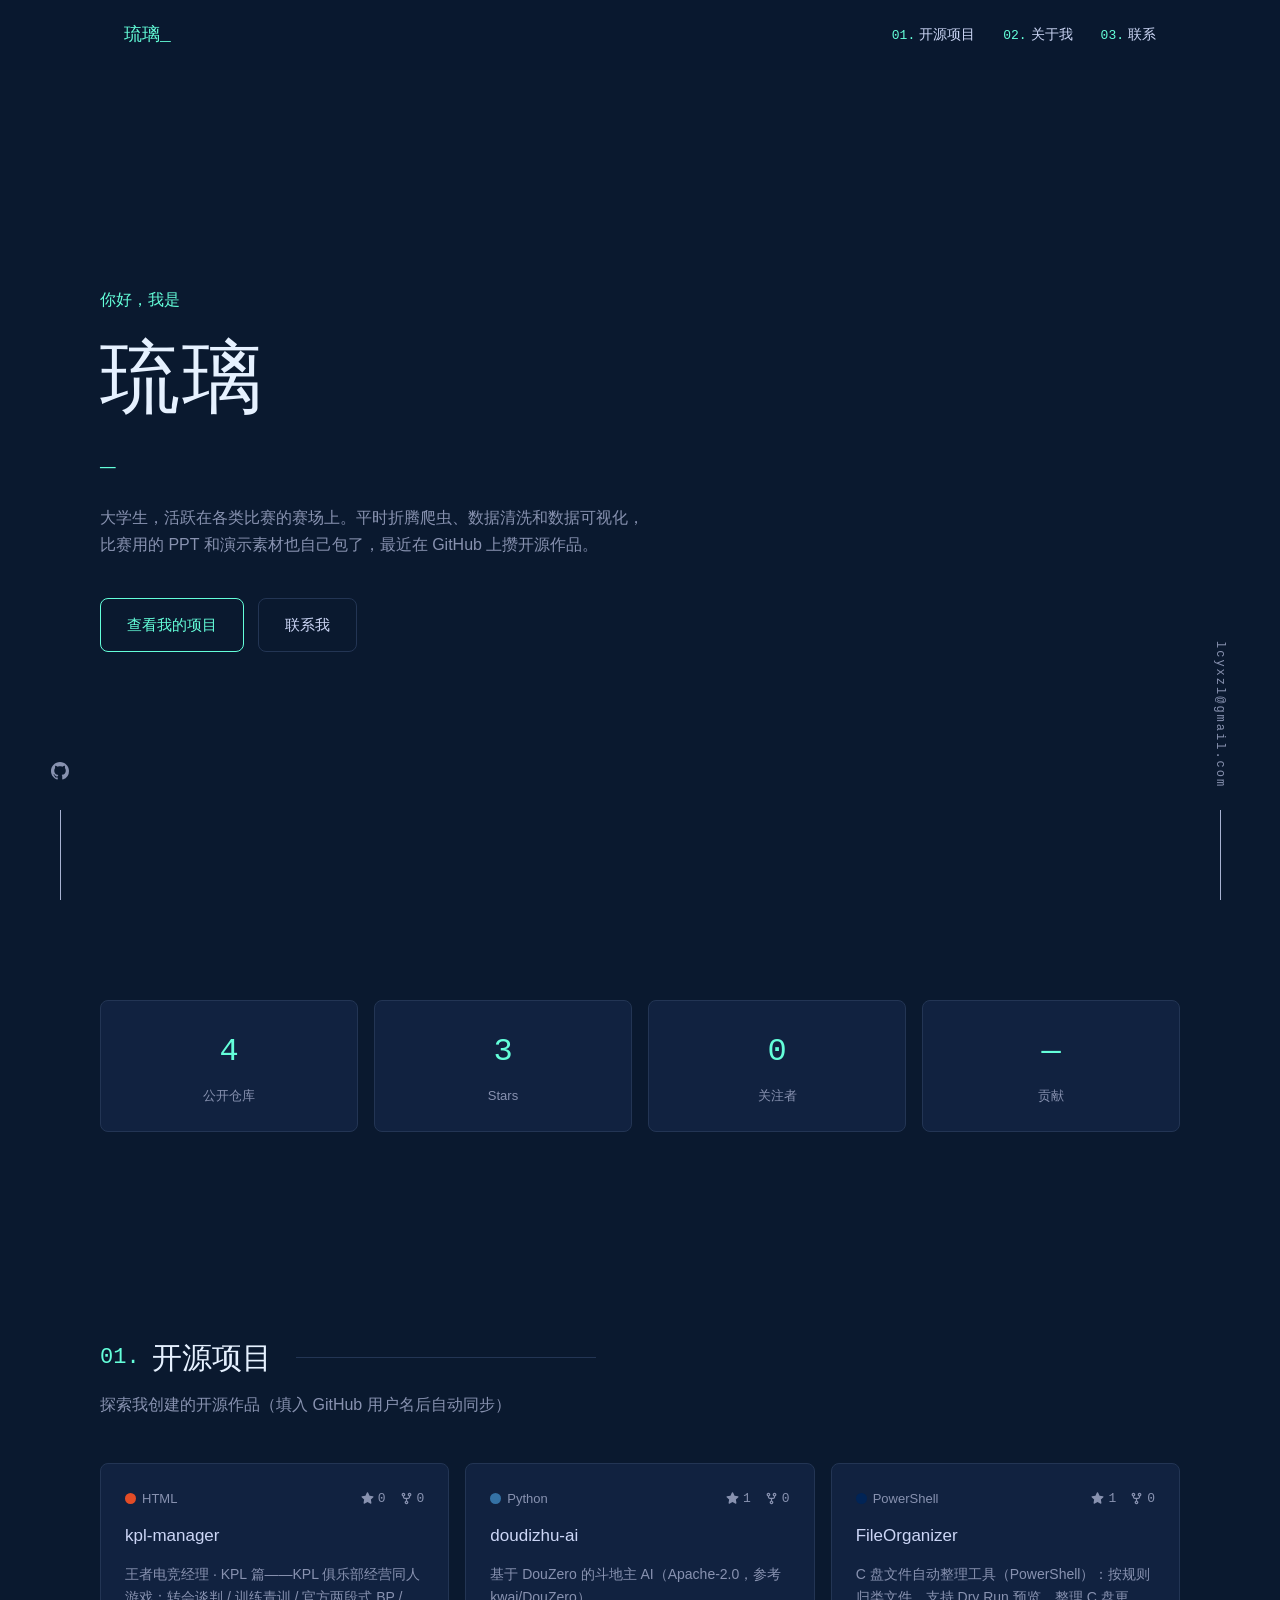
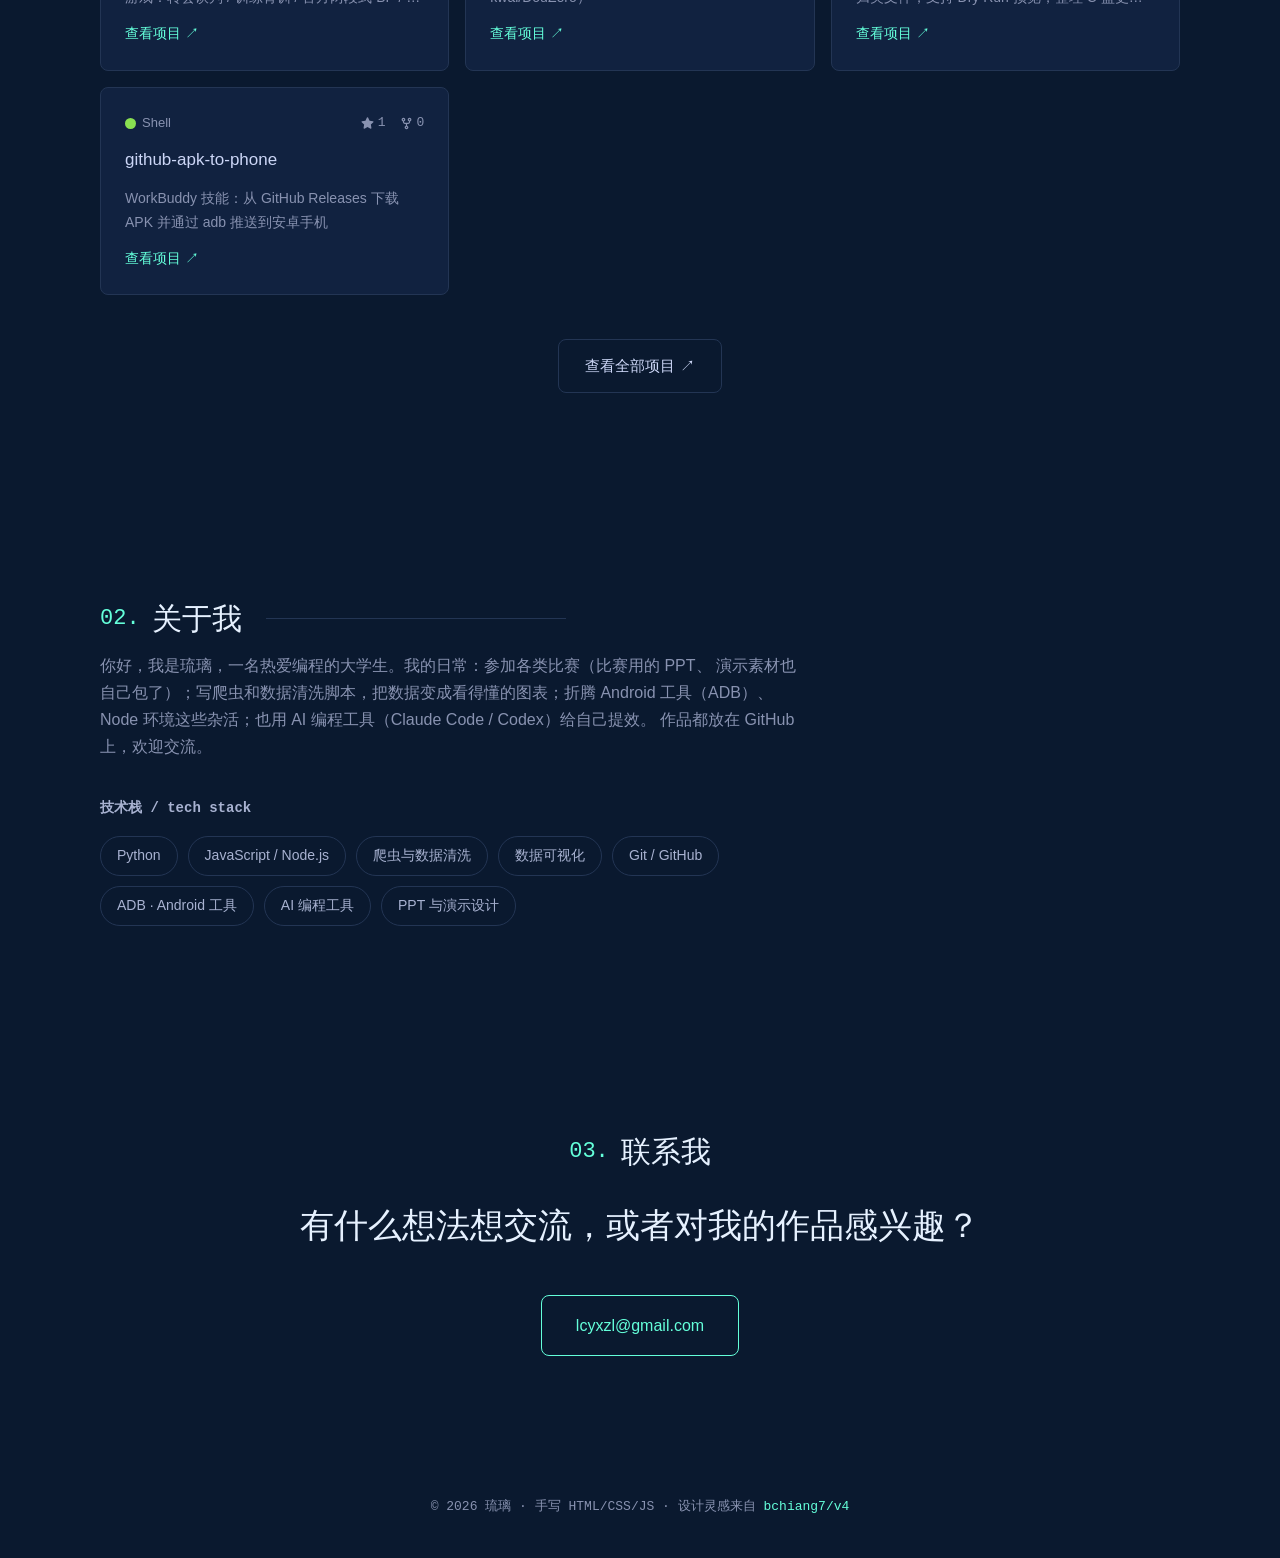
==== index.html @ 55dda76c "修复贡献统计接口路径与解析，移除 B 站占位图标" ====
<!DOCTYPE html>
<html lang="zh-CN">
<head>
<meta charset="UTF-8">
<meta name="viewport" content="width=device-width, initial-scale=1.0">
<title>琉璃 · 个人主页</title>
<meta name="description" content="琉璃的个人主页：开源项目、技术栈与关于我。">
<link rel="stylesheet" href="css/style.css">
</head>
<body>

<!-- 左侧社交栏（电脑端）。填好 B 站 uid 后可照 GitHub 这条加回 Bilibili 图标链接 -->
<div class="side side-left">
  <a href="https://github.com/你的用户名" target="_blank" rel="noopener" aria-label="GitHub">
    <svg viewBox="0 0 16 16" width="18" height="18" fill="currentColor"><path d="M8 0C3.58 0 0 3.58 0 8c0 3.54 2.29 6.53 5.47 7.59.4.07.55-.17.55-.38 0-.19-.01-.82-.01-1.49-2.01.37-2.53-.49-2.69-.94-.09-.23-.48-.94-.82-1.13-.28-.15-.68-.52-.01-.53.63-.01 1.08.58 1.23.82.72 1.21 1.87.87 2.33.66.07-.52.28-.87.51-1.07-1.78-.2-3.64-.89-3.64-3.95 0-.87.31-1.59.82-2.15-.08-.2-.36-1.02.08-2.12 0 0 .67-.21 2.2.82.64-.18 1.32-.27 2-.27s1.36.09 2 .27c1.53-1.04 2.2-.82 2.2-.82.44 1.1.16 1.92.08 2.12.51.56.82 1.27.82 2.15 0 3.07-1.87 3.75-3.65 3.95.29.25.54.73.54 1.48 0 1.07-.01 1.93-.01 2.2 0 .21.15.46.55.38A8.01 8.01 0 0 0 16 8c0-4.42-3.58-8-8-8z"/></svg>
  </a>
  <span class="side-line"></span>
</div>

<!-- 右侧邮箱栏（电脑端） -->
<div class="side side-right">
  <a class="mono" href="mailto:lcyxzl@gmail.com">lcyxzl@gmail.com</a>
  <span class="side-line"></span>
</div>

<!-- 顶部导航 -->
<header class="nav" id="nav">
  <div class="nav-inner">
    <a href="#top" class="nav-logo mono">琉璃<span class="logo-cursor">_</span></a>
    <nav class="nav-links" id="navLinks">
      <a href="#projects"><span class="mono">01.</span>开源项目</a>
      <a href="#about"><span class="mono">02.</span>关于我</a>
      <a href="#contact"><span class="mono">03.</span>联系</a>
    </nav>
    <button class="nav-toggle" id="navToggle" aria-label="打开菜单">
      <span></span><span></span><span></span>
    </button>
  </div>
</header>

<main id="top">

  <!-- 首页 -->
  <section class="hero">
    <div class="hero-inner">
      <p class="hero-greet mono">你好，我是</p>
      <h1 class="hero-name">琉璃</h1>
      <p class="hero-role mono" id="typewriter"></p>
      <p class="hero-desc">
        大学生，活跃在各类比赛的赛场上。平时折腾爬虫、数据清洗和数据可视化，
        比赛用的 PPT 和演示素材也自己包了，最近在 GitHub 上攒开源作品。
      </p>
      <div class="hero-actions">
        <a class="btn btn-green" href="#projects">查看我的项目</a>
        <a class="btn btn-ghost" href="#contact">联系我</a>
      </div>
    </div>
  </section>

  <!-- GitHub 统计 -->
  <section class="section" id="stats">
    <div class="section-inner stats-grid">
      <div class="stat-card">
        <div class="stat-num mono" id="statRepos">—</div>
        <div class="stat-label">公开仓库</div>
      </div>
      <div class="stat-card">
        <div class="stat-num mono" id="statStars">—</div>
        <div class="stat-label">Stars</div>
      </div>
      <div class="stat-card">
        <div class="stat-num mono" id="statFollowers">—</div>
        <div class="stat-label">关注者</div>
      </div>
      <div class="stat-card">
        <div class="stat-num mono" id="statContrib">—</div>
        <div class="stat-label">贡献</div>
      </div>
    </div>
  </section>

  <!-- 开源项目 -->
  <section class="section" id="projects">
    <div class="section-inner">
      <h2 class="section-title"><span class="title-num mono">01.</span>开源项目</h2>
      <p class="section-desc">探索我创建的开源作品（填入 GitHub 用户名后自动同步）</p>
      <div class="grid" id="repoGrid"><!-- 由 js/main.js 渲染 --></div>
      <div class="grid-more">
        <a class="btn btn-ghost" id="githubLink" href="https://github.com/你的用户名" target="_blank" rel="noopener">查看全部项目 ↗</a>
      </div>
    </div>
  </section>

  <!-- 关于我 -->
  <section class="section" id="about">
    <div class="section-inner">
      <h2 class="section-title"><span class="title-num mono">02.</span>关于我</h2>
      <p class="about-text">
        你好，我是琉璃，一名热爱编程的大学生。我的日常：参加各类比赛（比赛用的 PPT、
        演示素材也自己包了）；写爬虫和数据清洗脚本，把数据变成看得懂的图表；折腾 Android
        工具（ADB）、Node 环境这些杂活；也用 AI 编程工具（Claude Code / Codex）给自己提效。
        作品都放在 GitHub 上，欢迎交流。
      </p>
      <h3 class="skill-group-title mono">技术栈 / tech stack</h3>
      <div class="skill-chips">
        <span class="chip">Python</span>
        <span class="chip">JavaScript / Node.js</span>
        <span class="chip">爬虫与数据清洗</span>
        <span class="chip">数据可视化</span>
        <span class="chip">Git / GitHub</span>
        <span class="chip">ADB · Android 工具</span>
        <span class="chip">AI 编程工具</span>
        <span class="chip">PPT 与演示设计</span>
      </div>
    </div>
  </section>

  <!-- 联系 -->
  <section class="section" id="contact">
    <div class="section-inner contact-box">
      <h2 class="section-title"><span class="title-num mono">03.</span>联系我</h2>
      <p class="contact-big">有什么想法想交流，或者对我的作品感兴趣？</p>
      <a class="btn btn-green btn-lg" href="mailto:lcyxzl@gmail.com">lcyxzl@gmail.com</a>
    </div>
  </section>

</main>

<footer class="footer">
  <p class="mono">© <span id="year">2026</span> 琉璃 · 手写 HTML/CSS/JS · 设计灵感来自 <a href="https://github.com/bchiang7/v4" target="_blank" rel="noopener">bchiang7/v4</a></p>
</footer>

<script src="js/main.js"></script>
</body>
</html>
---- css/style.css ----
/* ===== 配色（借鉴 bchiang7/v4：深色 navy + 荧光绿）===== */
:root {
  --bg: #0a192f;
  --navy-light: #112240;
  --navy-lightest: #233554;
  --slate: #8892b0;
  --slate-light: #a8b2d1;
  --slate-lightest: #ccd6f6;
  --white: #e6f1ff;
  --green: #64ffda;
  --radius: 8px;
  --font-mono: "SF Mono", "Cascadia Code", Consolas, "Courier New", monospace;
}

* { margin: 0; padding: 0; box-sizing: border-box; }

html { scroll-behavior: smooth; }

body {
  font-family: "PingFang SC", "Microsoft YaHei", "Helvetica Neue", Arial, sans-serif;
  background: var(--bg);
  color: var(--slate-lightest);
  line-height: 1.7;
  -webkit-font-smoothing: antialiased;
}

.mono { font-family: var(--font-mono); }

a { color: var(--green); text-decoration: none; transition: color 0.2s; }
a:hover { color: var(--white); }

::selection { background: rgba(100, 255, 218, 0.25); }

/* ===== 左右侧栏（电脑端）===== */
.side {
  position: fixed;
  bottom: 0;
  z-index: 90;
  display: flex;
  flex-direction: column;
  align-items: center;
  gap: 22px;
  width: 40px;
  color: var(--slate);
}
.side a { color: var(--slate); }
.side a:hover { color: var(--green); transform: translateY(-3px); }
.side-left { left: 40px; }
.side-right { right: 40px; }
.side-right a {
  writing-mode: vertical-rl;
  font-size: 12px;
  letter-spacing: 2px;
}
.side-line { width: 1px; height: 90px; background: var(--slate-light); }

/* ===== 导航 ===== */
.nav {
  position: fixed;
  top: 0; left: 0; right: 0;
  z-index: 100;
  background: rgba(10, 25, 47, 0.85);
  backdrop-filter: blur(10px);
  transition: box-shadow 0.3s;
}
.nav.scrolled { box-shadow: 0 8px 24px rgba(2, 12, 27, 0.5); }

.nav-inner {
  max-width: 1080px;
  margin: 0 auto;
  padding: 0 24px;
  height: 70px;
  display: flex;
  align-items: center;
  justify-content: space-between;
}

.nav-logo { font-size: 18px; color: var(--green); }
.logo-cursor { animation: blink 1.2s step-end infinite; }
@keyframes blink { 50% { opacity: 0; } }

.nav-links { display: flex; gap: 28px; }
.nav-links a { color: var(--slate-lightest); font-size: 14px; }
.nav-links a span { color: var(--green); margin-right: 4px; font-size: 13px; }
.nav-links a:hover { color: var(--green); }

.nav-toggle {
  display: none;
  background: none;
  border: none;
  cursor: pointer;
  padding: 6px;
}
.nav-toggle span {
  display: block;
  width: 22px; height: 2px;
  background: var(--green);
  margin: 5px 0;
  border-radius: 2px;
}

/* ===== Hero ===== */
.hero {
  min-height: 100vh;
  display: flex;
  align-items: center;
  padding: 120px 24px 80px;
}

.hero-inner { max-width: 1080px; margin: 0 auto; width: 100%; }

.hero-greet { color: var(--green); font-size: 16px; margin-bottom: 18px; }

.hero-name {
  font-size: clamp(44px, 8vw, 80px);
  font-weight: 500;
  color: var(--white);
  letter-spacing: 2px;
  line-height: 1.1;
  margin-bottom: 14px;
}

.hero-role {
  color: var(--slate);
  font-size: clamp(18px, 3vw, 26px);
  min-height: 1.6em;
  margin-bottom: 24px;
}
.hero-role::after {
  content: "_";
  color: var(--green);
  animation: blink 1.2s step-end infinite;
}

.hero-desc {
  max-width: 560px;
  color: var(--slate);
  font-size: 16px;
  margin-bottom: 40px;
}

.hero-actions { display: flex; gap: 14px; flex-wrap: wrap; }

.btn {
  display: inline-block;
  padding: 13px 26px;
  border-radius: var(--radius);
  font-size: 15px;
  border: 1px solid transparent;
  cursor: pointer;
  transition: transform 0.15s, background 0.2s, color 0.2s, border-color 0.2s;
}
.btn:hover { transform: translateY(-3px); color: var(--green); }

.btn-green {
  color: var(--green);
  border-color: var(--green);
  background: transparent;
}
.btn-green:hover { background: rgba(100, 255, 218, 0.1); }

.btn-ghost {
  color: var(--slate-lightest);
  border-color: var(--navy-lightest);
  background: transparent;
}
.btn-ghost:hover { border-color: var(--green); }

.btn-lg { padding: 16px 34px; font-size: 16px; }

/* ===== 通用区块 ===== */
.section { padding: 100px 24px; }

.section-inner { max-width: 1080px; margin: 0 auto; }

.section-title {
  font-size: 30px;
  font-weight: 500;
  color: var(--white);
  margin-bottom: 8px;
  display: flex;
  align-items: center;
  gap: 12px;
}
.title-num { color: var(--green); font-size: 22px; }
.section-title::after {
  content: "";
  flex: 1;
  height: 1px;
  background: var(--navy-lightest);
  margin-left: 12px;
  max-width: 300px;
}

.section-desc { color: var(--slate); margin-bottom: 44px; }

/* ===== 统计 ===== */
.stats-grid {
  display: grid;
  grid-template-columns: repeat(auto-fit, minmax(150px, 1fr));
  gap: 16px;
}

.stat-card {
  background: var(--navy-light);
  border: 1px solid var(--navy-lightest);
  border-radius: var(--radius);
  padding: 24px 16px;
  text-align: center;
  transition: transform 0.2s, border-color 0.2s;
}
.stat-card:hover { transform: translateY(-4px); border-color: var(--green); }

.stat-num { font-size: 32px; color: var(--green); margin-bottom: 6px; }
.stat-label { color: var(--slate); font-size: 13px; }

/* ===== 项目卡片 ===== */
.grid {
  display: grid;
  grid-template-columns: repeat(auto-fill, minmax(320px, 1fr));
  gap: 16px;
}

.card {
  background: var(--navy-light);
  border: 1px solid var(--navy-lightest);
  border-radius: var(--radius);
  padding: 24px;
  display: flex;
  flex-direction: column;
  gap: 12px;
  transition: transform 0.2s, border-color 0.2s, box-shadow 0.2s;
}
.card:hover { transform: translateY(-5px); border-color: var(--green); box-shadow: 0 12px 30px rgba(2, 12, 27, 0.4); }

.card-head {
  display: flex;
  align-items: center;
  justify-content: space-between;
  gap: 8px;
}

.card-lang {
  display: inline-flex;
  align-items: center;
  gap: 6px;
  color: var(--slate);
  font-size: 13px;
}
.lang-dot { width: 11px; height: 11px; border-radius: 50%; flex-shrink: 0; }

.card-meta {
  display: flex;
  align-items: center;
  gap: 14px;
  color: var(--slate);
  font-size: 13px;
  font-family: var(--font-mono);
  white-space: nowrap;
}
.card-meta span { display: inline-flex; align-items: center; gap: 4px; }

.card-title { font-size: 17px; font-weight: 500; color: var(--slate-lightest); }
.card-title:hover { color: var(--green); }

.card-text {
  color: var(--slate);
  font-size: 14px;
  flex: 1;
  display: -webkit-box;
  -webkit-line-clamp: 2;
  -webkit-box-orient: vertical;
  overflow: hidden;
}

.card-link { font-size: 14px; }

.grid-more { text-align: center; margin-top: 44px; }

/* ===== 关于 ===== */
.about-text { color: var(--slate); max-width: 700px; margin-bottom: 36px; font-size: 16px; }

.skill-group-title { color: var(--slate-light); font-size: 14px; margin-bottom: 16px; }

.skill-chips { display: flex; flex-wrap: wrap; gap: 10px; max-width: 700px; }
.chip {
  border: 1px solid var(--navy-lightest);
  border-radius: 999px;
  padding: 7px 16px;
  font-size: 14px;
  color: var(--slate-light);
  transition: border-color 0.2s, color 0.2s;
}
.chip:hover { border-color: var(--green); color: var(--green); }

/* ===== 联系 ===== */
.contact-box { text-align: center; }
.contact-box .section-title { justify-content: center; }
.contact-box .section-title::after { display: none; }
.contact-big {
  color: var(--white);
  font-size: clamp(22px, 4vw, 34px);
  font-weight: 500;
  margin: 20px 0 40px;
}

/* ===== 页脚 ===== */
.footer {
  padding: 40px 24px;
  text-align: center;
  color: var(--slate);
  font-size: 13px;
}
.footer a { color: var(--green); }

/* ===== 滚动入场 ===== */
.reveal { opacity: 0; transform: translateY(24px); transition: opacity 0.6s ease, transform 0.6s ease; }
.reveal.visible { opacity: 1; transform: none; }

/* ===== 移动端 ===== */
@media (max-width: 768px) {
  .side { display: none; }

  .nav-links {
    position: fixed;
    top: 70px; left: 0; right: 0;
    background: var(--bg);
    border-bottom: 1px solid var(--navy-lightest);
    flex-direction: column;
    gap: 0;
    padding: 8px 24px;
    display: none;
  }
  .nav-links.open { display: flex; }
  .nav-links a { padding: 14px 0; border-bottom: 1px solid var(--navy-lightest); }
  .nav-links a:last-child { border-bottom: none; }

  .nav-toggle { display: block; }

  .section { padding: 72px 24px; }
  .grid { grid-template-columns: 1fr; }
}
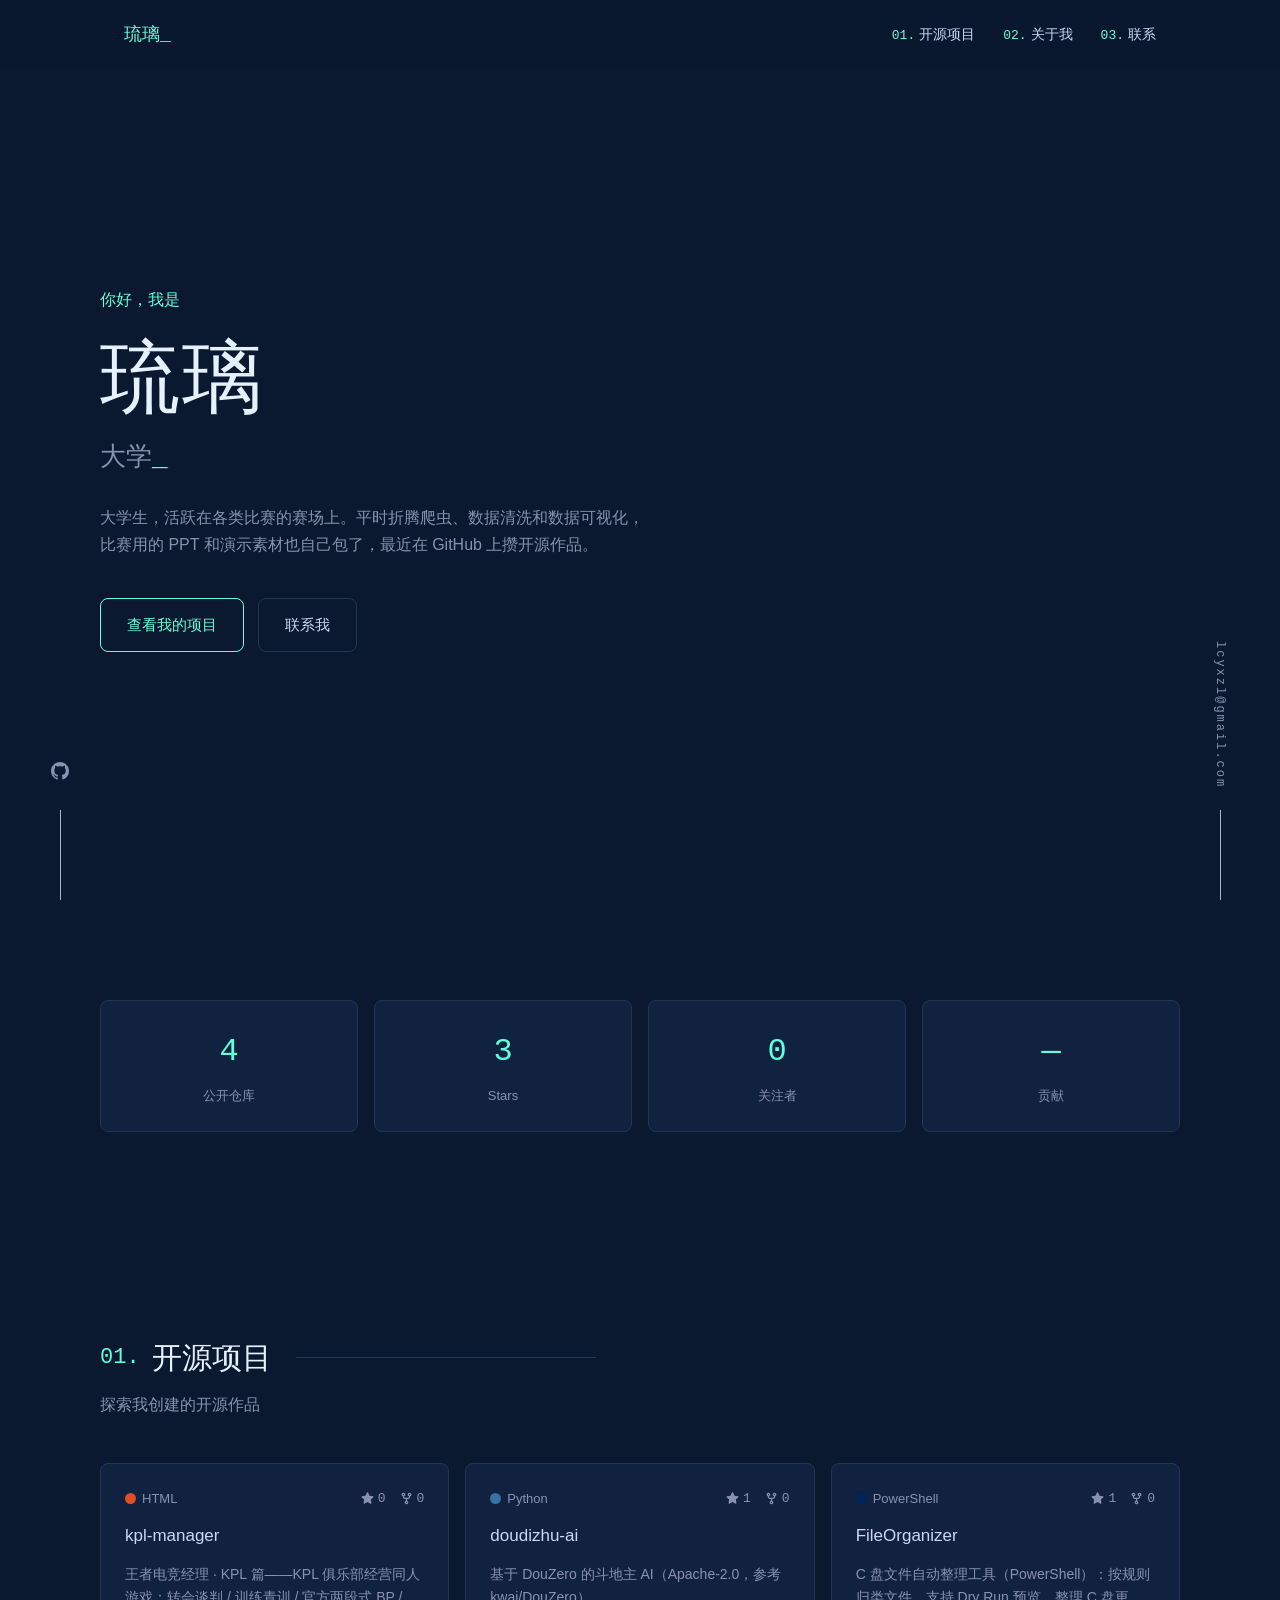
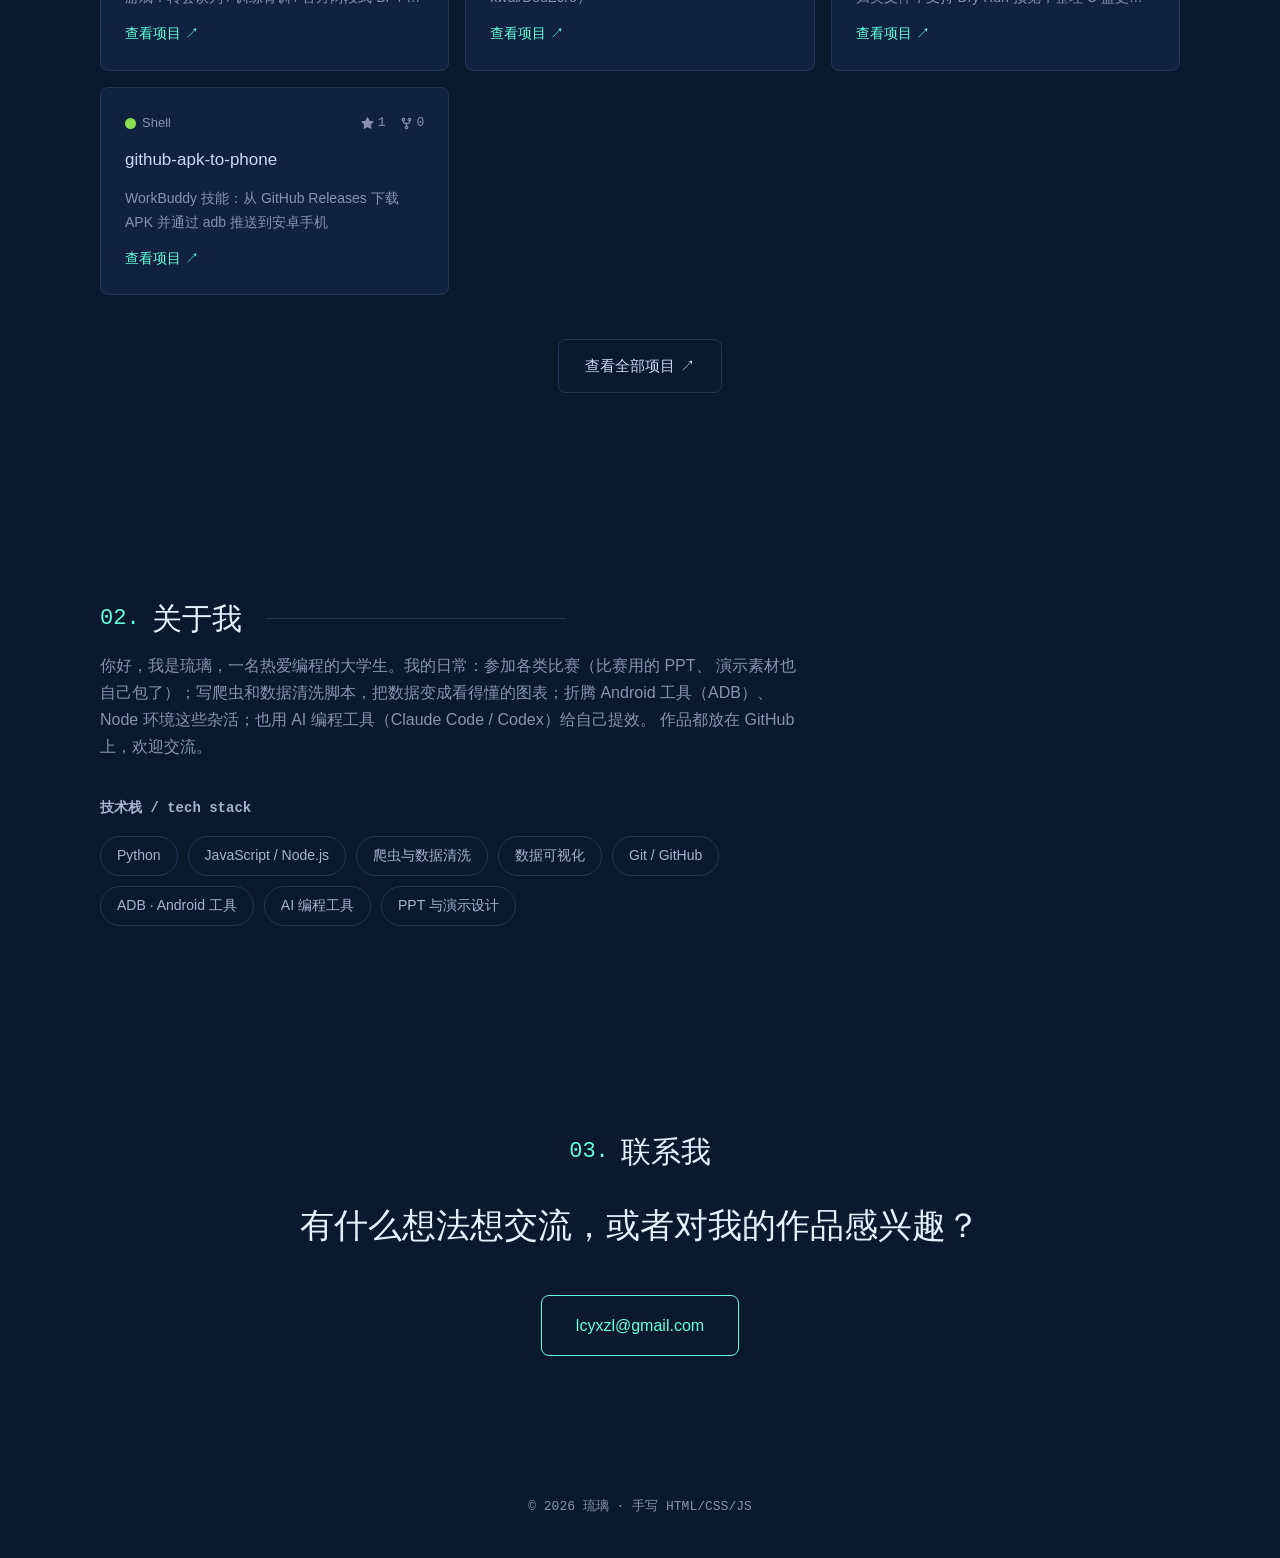
==== commit cbeaaa82: "移除页脚设计来源署名与项目区模板提示文字" ====
--- a/index.html
+++ b/index.html
@@ -83,7 +83,7 @@
   <section class="section" id="projects">
     <div class="section-inner">
       <h2 class="section-title"><span class="title-num mono">01.</span>开源项目</h2>
-      <p class="section-desc">探索我创建的开源作品（填入 GitHub 用户名后自动同步）</p>
+      <p class="section-desc">探索我创建的开源作品</p>
       <div class="grid" id="repoGrid"><!-- 由 js/main.js 渲染 --></div>
       <div class="grid-more">
         <a class="btn btn-ghost" id="githubLink" href="https://github.com/你的用户名" target="_blank" rel="noopener">查看全部项目 ↗</a>
@@ -127,7 +127,7 @@
 </main>
 
 <footer class="footer">
-  <p class="mono">© <span id="year">2026</span> 琉璃 · 手写 HTML/CSS/JS · 设计灵感来自 <a href="https://github.com/bchiang7/v4" target="_blank" rel="noopener">bchiang7/v4</a></p>
+  <p class="mono">© <span id="year">2026</span> 琉璃 · 手写 HTML/CSS/JS</p>
 </footer>
 
 <script src="js/main.js"></script>
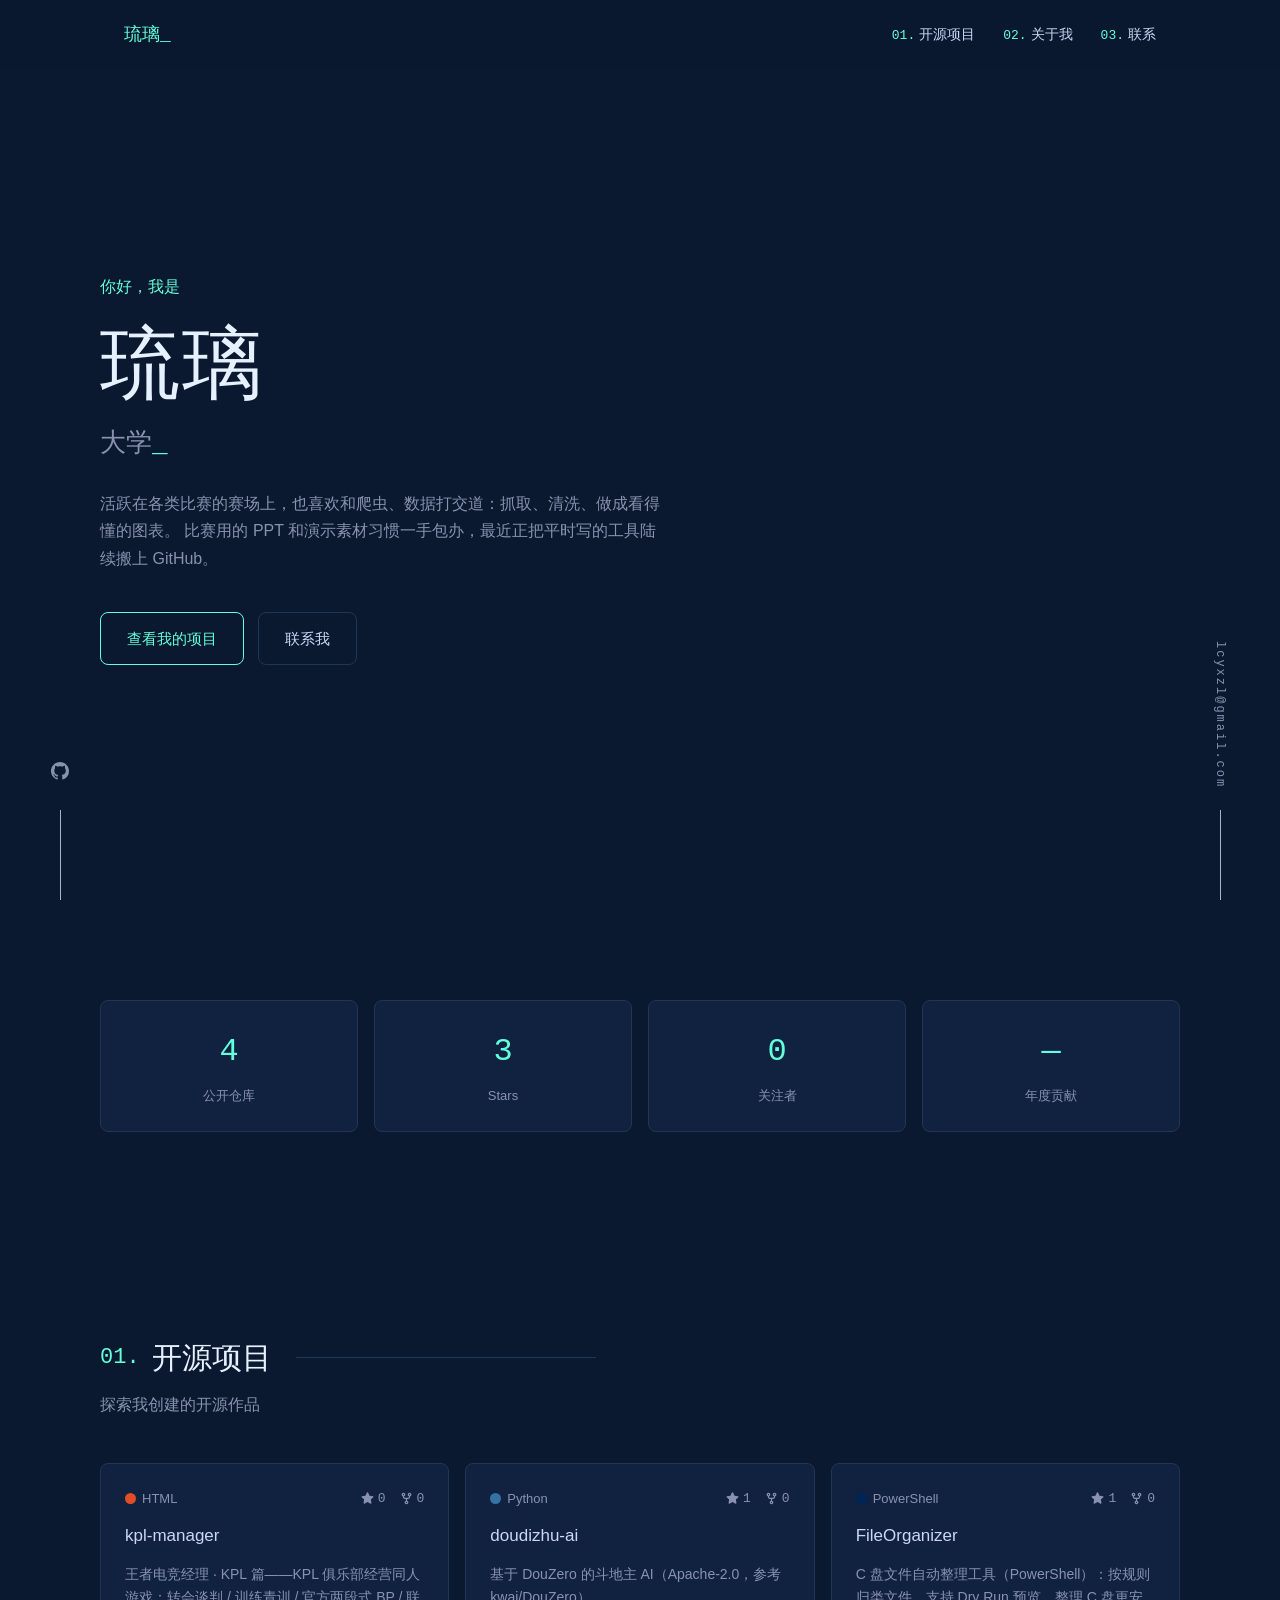
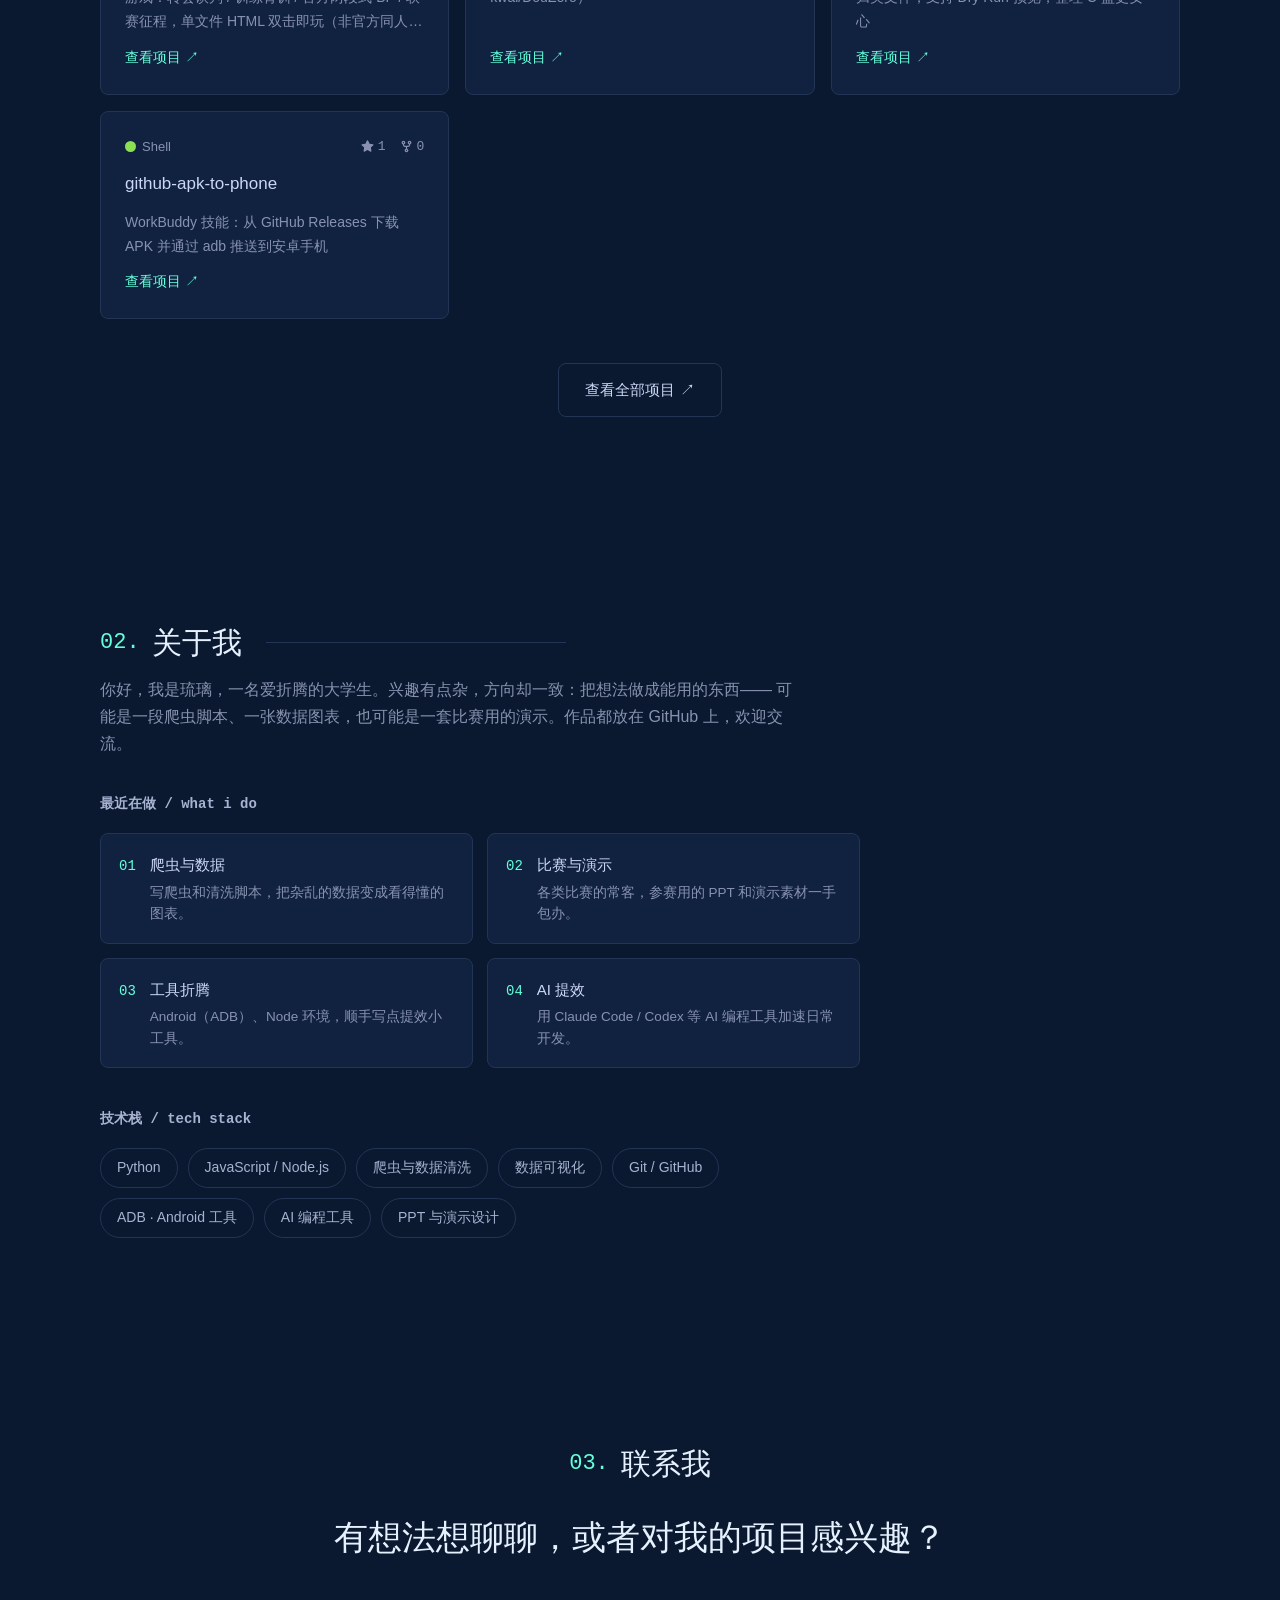
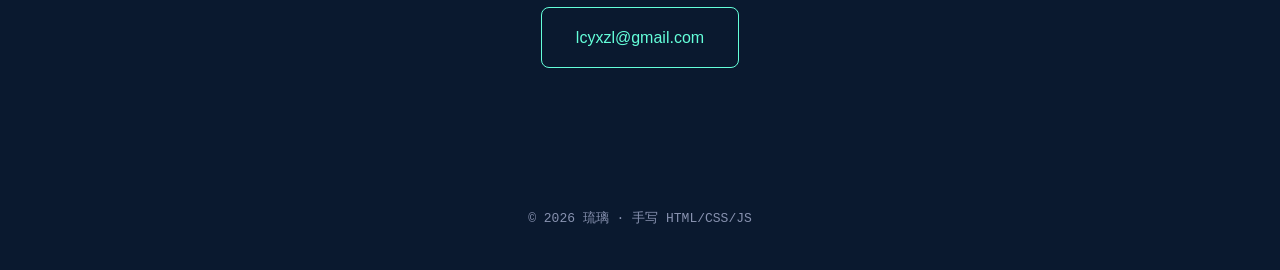
==== commit d48ba1f6: "优化排版与介绍：关于区新增最近在做网格，重写首屏与介绍文案，项目卡细节打磨" ====
--- a/index.html
+++ b/index.html
@@ -47,8 +47,8 @@
       <h1 class="hero-name">琉璃</h1>
       <p class="hero-role mono" id="typewriter"></p>
       <p class="hero-desc">
-        大学生，活跃在各类比赛的赛场上。平时折腾爬虫、数据清洗和数据可视化，
-        比赛用的 PPT 和演示素材也自己包了，最近在 GitHub 上攒开源作品。
+        活跃在各类比赛的赛场上，也喜欢和爬虫、数据打交道：抓取、清洗、做成看得懂的图表。
+        比赛用的 PPT 和演示素材习惯一手包办，最近正把平时写的工具陆续搬上 GitHub。
       </p>
       <div class="hero-actions">
         <a class="btn btn-green" href="#projects">查看我的项目</a>
@@ -74,7 +74,7 @@
       </div>
       <div class="stat-card">
         <div class="stat-num mono" id="statContrib">—</div>
-        <div class="stat-label">贡献</div>
+        <div class="stat-label">年度贡献</div>
       </div>
     </div>
   </section>
@@ -96,11 +96,40 @@
     <div class="section-inner">
       <h2 class="section-title"><span class="title-num mono">02.</span>关于我</h2>
       <p class="about-text">
-        你好，我是琉璃，一名热爱编程的大学生。我的日常：参加各类比赛（比赛用的 PPT、
-        演示素材也自己包了）；写爬虫和数据清洗脚本，把数据变成看得懂的图表；折腾 Android
-        工具（ADB）、Node 环境这些杂活；也用 AI 编程工具（Claude Code / Codex）给自己提效。
-        作品都放在 GitHub 上，欢迎交流。
+        你好，我是琉璃，一名爱折腾的大学生。兴趣有点杂，方向却一致：把想法做成能用的东西——
+        可能是一段爬虫脚本、一张数据图表，也可能是一套比赛用的演示。作品都放在 GitHub 上，欢迎交流。
       </p>
+      <h3 class="skill-group-title mono">最近在做 / what i do</h3>
+      <div class="doing-grid">
+        <div class="doing-item">
+          <span class="doing-num mono">01</span>
+          <div>
+            <h4 class="doing-title">爬虫与数据</h4>
+            <p class="doing-text">写爬虫和清洗脚本，把杂乱的数据变成看得懂的图表。</p>
+          </div>
+        </div>
+        <div class="doing-item">
+          <span class="doing-num mono">02</span>
+          <div>
+            <h4 class="doing-title">比赛与演示</h4>
+            <p class="doing-text">各类比赛的常客，参赛用的 PPT 和演示素材一手包办。</p>
+          </div>
+        </div>
+        <div class="doing-item">
+          <span class="doing-num mono">03</span>
+          <div>
+            <h4 class="doing-title">工具折腾</h4>
+            <p class="doing-text">Android（ADB）、Node 环境，顺手写点提效小工具。</p>
+          </div>
+        </div>
+        <div class="doing-item">
+          <span class="doing-num mono">04</span>
+          <div>
+            <h4 class="doing-title">AI 提效</h4>
+            <p class="doing-text">用 Claude Code / Codex 等 AI 编程工具加速日常开发。</p>
+          </div>
+        </div>
+      </div>
       <h3 class="skill-group-title mono">技术栈 / tech stack</h3>
       <div class="skill-chips">
         <span class="chip">Python</span>
@@ -119,7 +148,7 @@
   <section class="section" id="contact">
     <div class="section-inner contact-box">
       <h2 class="section-title"><span class="title-num mono">03.</span>联系我</h2>
-      <p class="contact-big">有什么想法想交流，或者对我的作品感兴趣？</p>
+      <p class="contact-big">有想法想聊聊，或者对我的项目感兴趣？</p>
       <a class="btn btn-green btn-lg" href="mailto:lcyxzl@gmail.com">lcyxzl@gmail.com</a>
     </div>
   </section>
--- a/css/style.css
+++ b/css/style.css
@@ -1,4 +1,4 @@
-/* ===== 配色（借鉴 bchiang7/v4：深色 navy + 荧光绿）===== */
+/* ===== 配色：深色 navy + 荧光绿 ===== */
 :root {
   --bg: #0a192f;
   --navy-light: #112240;
@@ -268,7 +268,7 @@
   font-size: 14px;
   flex: 1;
   display: -webkit-box;
-  -webkit-line-clamp: 2;
+  -webkit-line-clamp: 3;
   -webkit-box-orient: vertical;
   overflow: hidden;
 }
@@ -279,6 +279,28 @@
 
 /* ===== 关于 ===== */
 .about-text { color: var(--slate); max-width: 700px; margin-bottom: 36px; font-size: 16px; }
+
+/* 最近在做 */
+.doing-grid {
+  display: grid;
+  grid-template-columns: repeat(auto-fit, minmax(280px, 1fr));
+  gap: 14px;
+  max-width: 760px;
+  margin-bottom: 40px;
+}
+.doing-item {
+  display: flex;
+  gap: 14px;
+  background: var(--navy-light);
+  border: 1px solid var(--navy-lightest);
+  border-radius: var(--radius);
+  padding: 18px;
+  transition: transform 0.2s, border-color 0.2s;
+}
+.doing-item:hover { transform: translateY(-3px); border-color: var(--green); }
+.doing-num { color: var(--green); font-size: 14px; padding-top: 3px; }
+.doing-title { color: var(--slate-lightest); font-size: 15px; font-weight: 500; margin-bottom: 4px; }
+.doing-text { color: var(--slate); font-size: 13.5px; line-height: 1.6; }
 
 .skill-group-title { color: var(--slate-light); font-size: 14px; margin-bottom: 16px; }
 
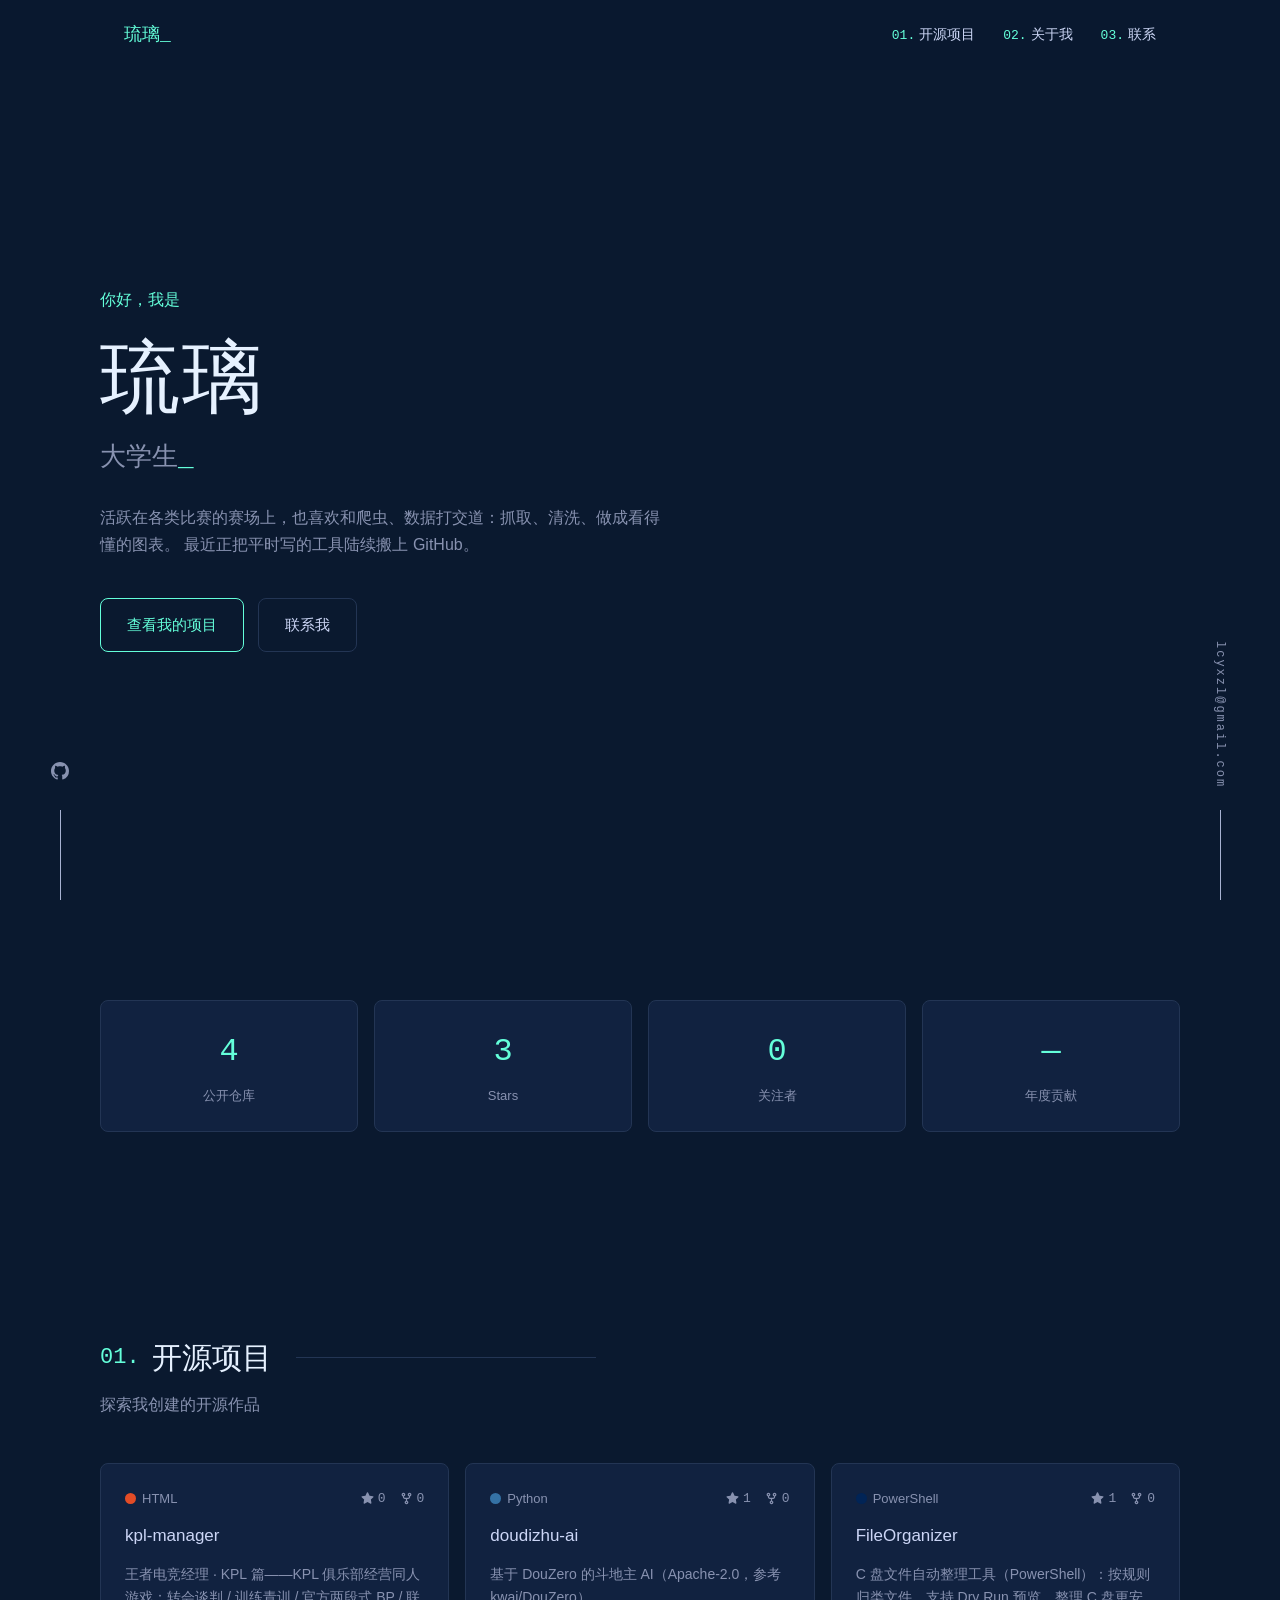
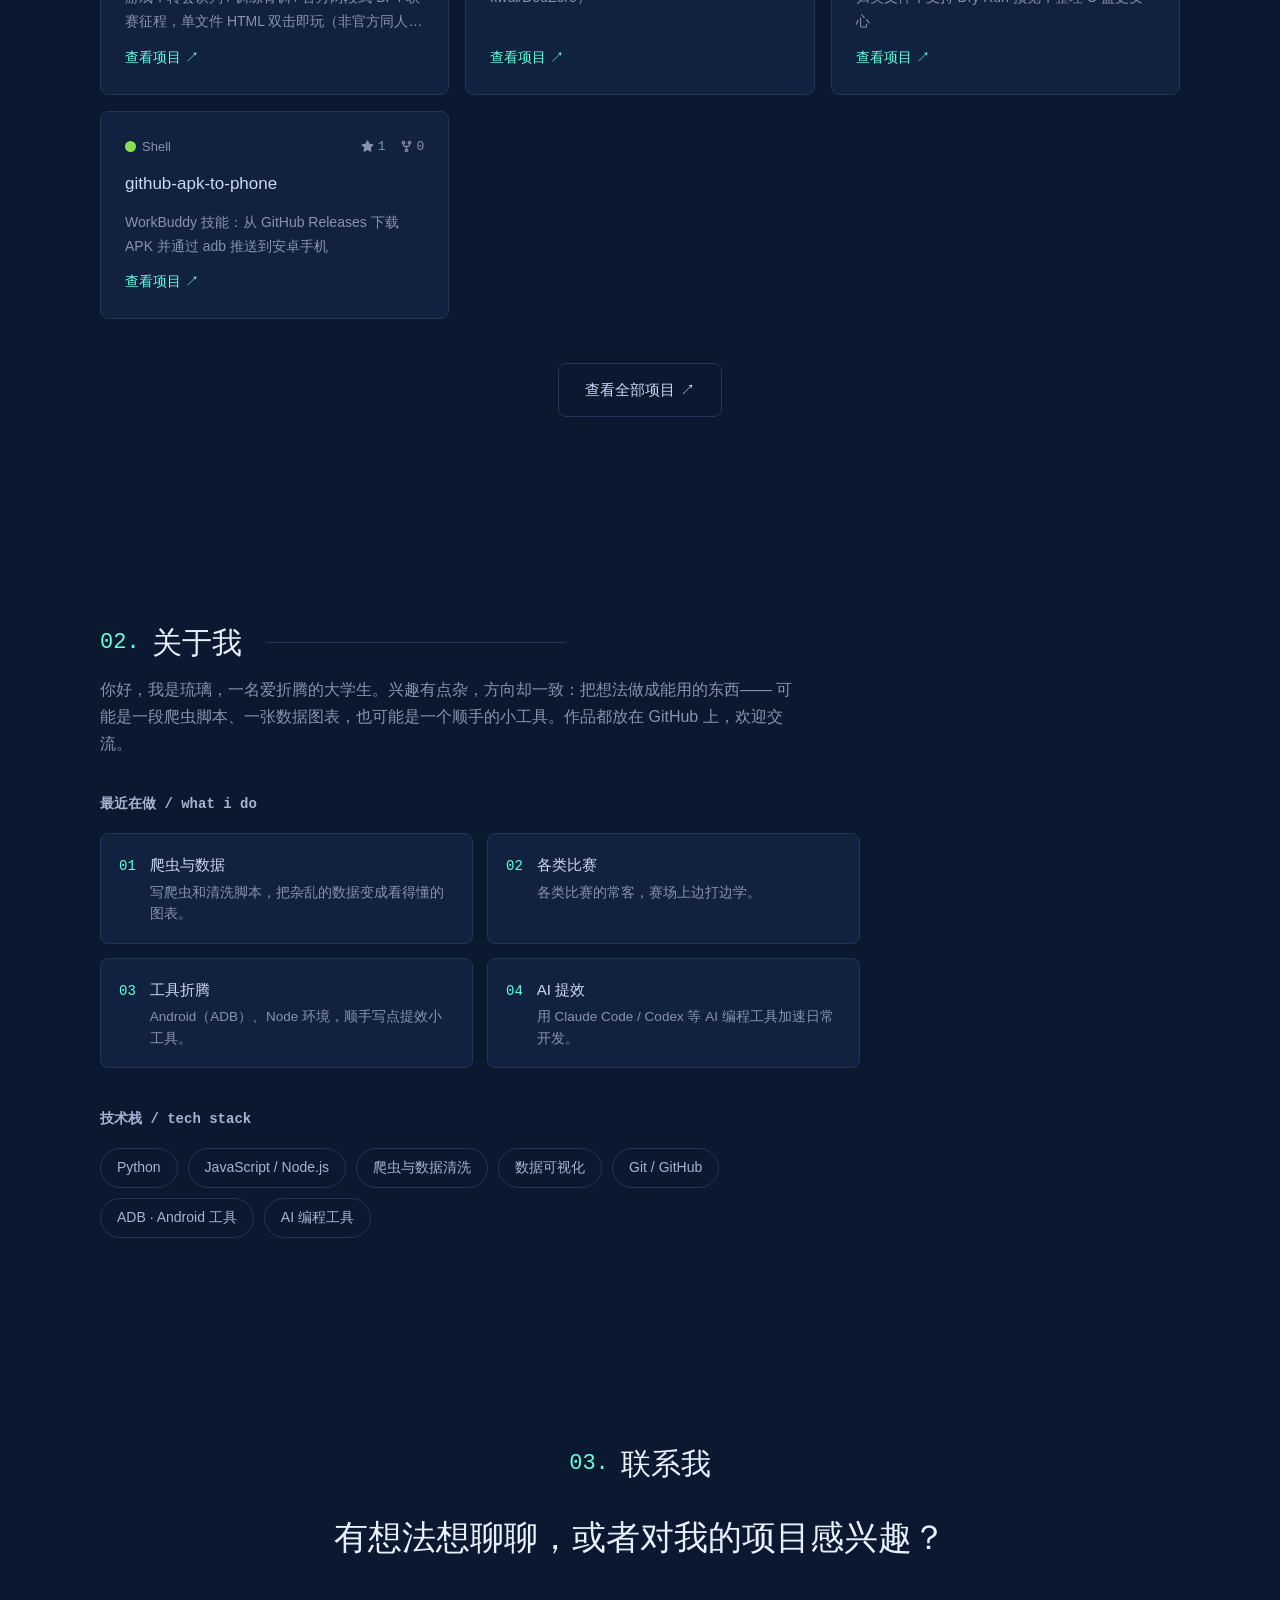
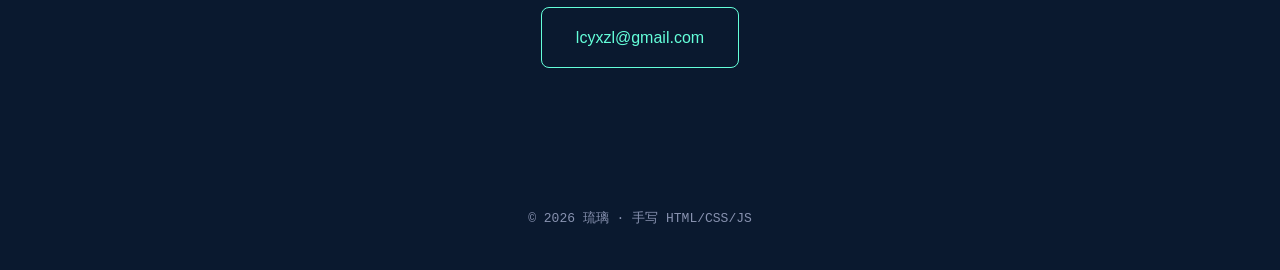
==== commit 7fd0a493: "删除比赛 PPT 与演示素材相关表述" ====
--- a/index.html
+++ b/index.html
@@ -48,7 +48,7 @@
       <p class="hero-role mono" id="typewriter"></p>
       <p class="hero-desc">
         活跃在各类比赛的赛场上，也喜欢和爬虫、数据打交道：抓取、清洗、做成看得懂的图表。
-        比赛用的 PPT 和演示素材习惯一手包办，最近正把平时写的工具陆续搬上 GitHub。
+        最近正把平时写的工具陆续搬上 GitHub。
       </p>
       <div class="hero-actions">
         <a class="btn btn-green" href="#projects">查看我的项目</a>
@@ -97,7 +97,7 @@
       <h2 class="section-title"><span class="title-num mono">02.</span>关于我</h2>
       <p class="about-text">
         你好，我是琉璃，一名爱折腾的大学生。兴趣有点杂，方向却一致：把想法做成能用的东西——
-        可能是一段爬虫脚本、一张数据图表，也可能是一套比赛用的演示。作品都放在 GitHub 上，欢迎交流。
+        可能是一段爬虫脚本、一张数据图表，也可能是一个顺手的小工具。作品都放在 GitHub 上，欢迎交流。
       </p>
       <h3 class="skill-group-title mono">最近在做 / what i do</h3>
       <div class="doing-grid">
@@ -111,8 +111,8 @@
         <div class="doing-item">
           <span class="doing-num mono">02</span>
           <div>
-            <h4 class="doing-title">比赛与演示</h4>
-            <p class="doing-text">各类比赛的常客，参赛用的 PPT 和演示素材一手包办。</p>
+            <h4 class="doing-title">各类比赛</h4>
+            <p class="doing-text">各类比赛的常客，赛场上边打边学。</p>
           </div>
         </div>
         <div class="doing-item">
@@ -139,7 +139,6 @@
         <span class="chip">Git / GitHub</span>
         <span class="chip">ADB · Android 工具</span>
         <span class="chip">AI 编程工具</span>
-        <span class="chip">PPT 与演示设计</span>
       </div>
     </div>
   </section>
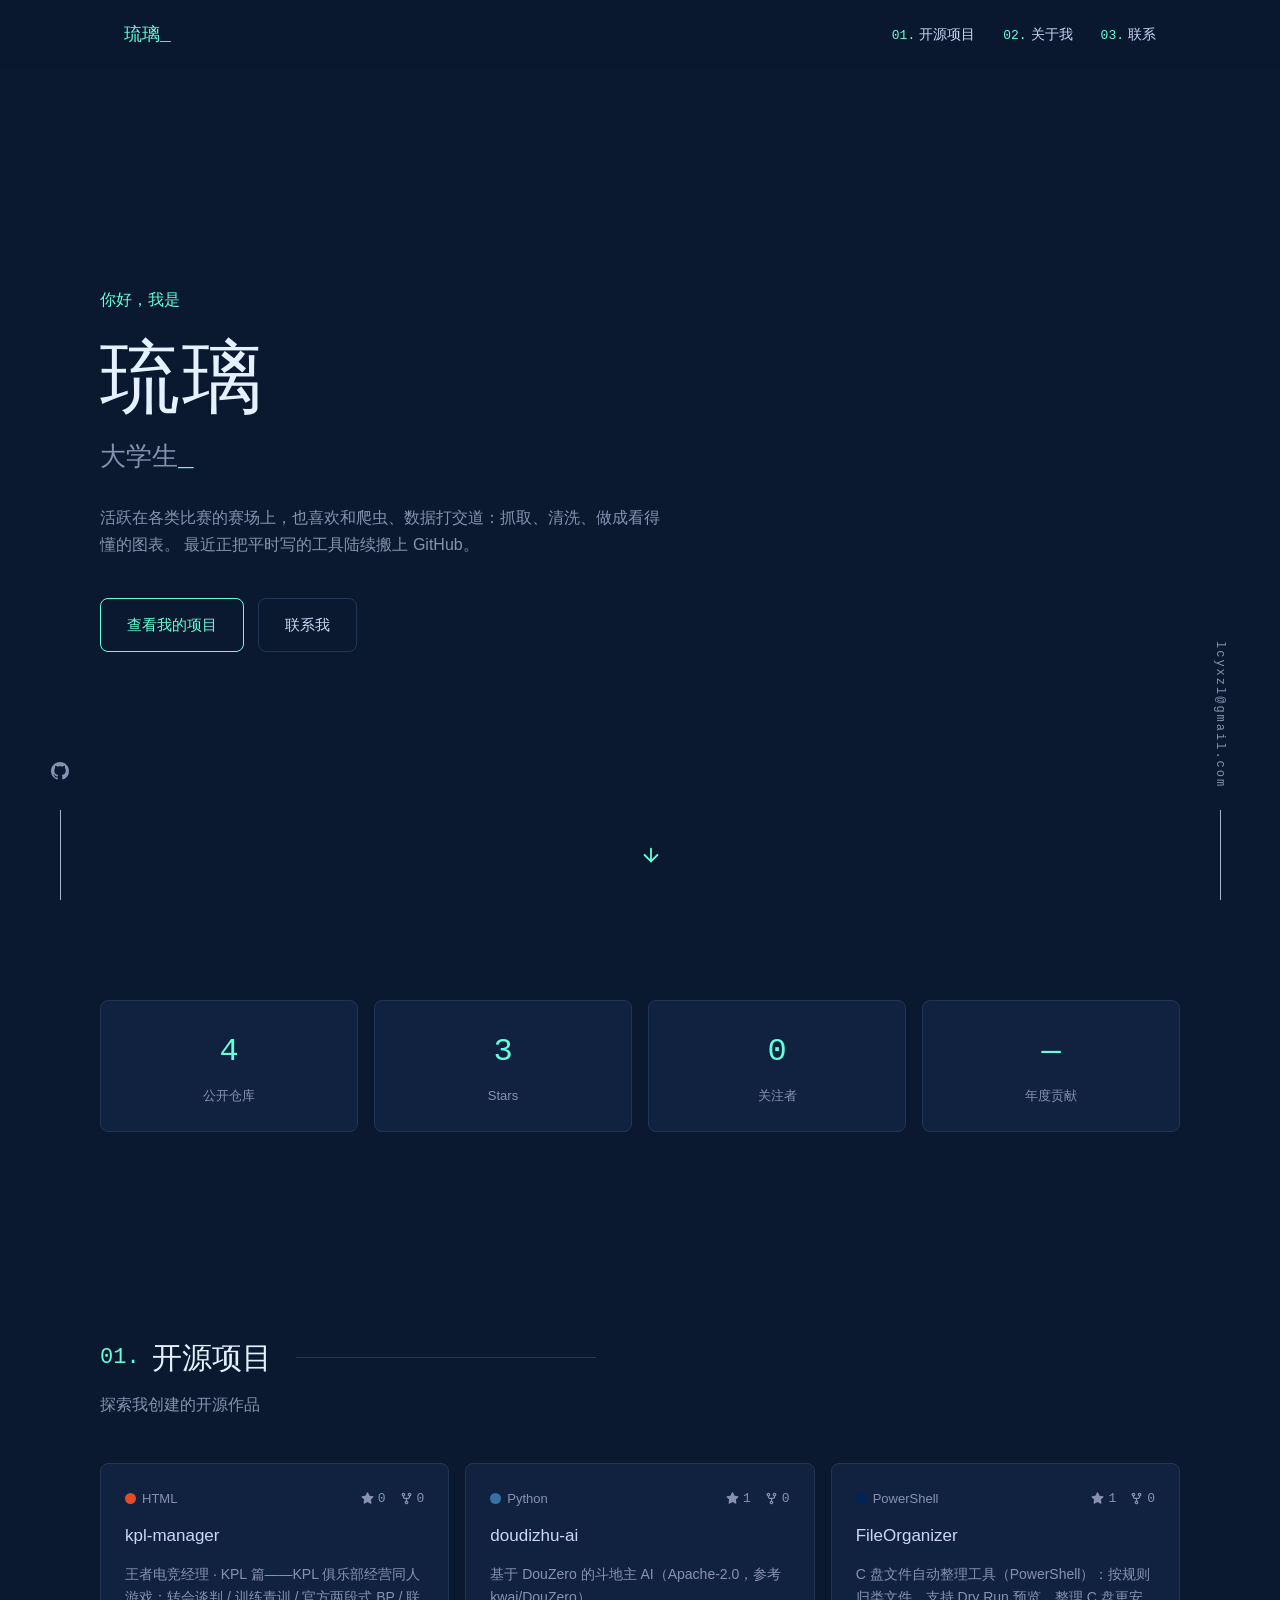
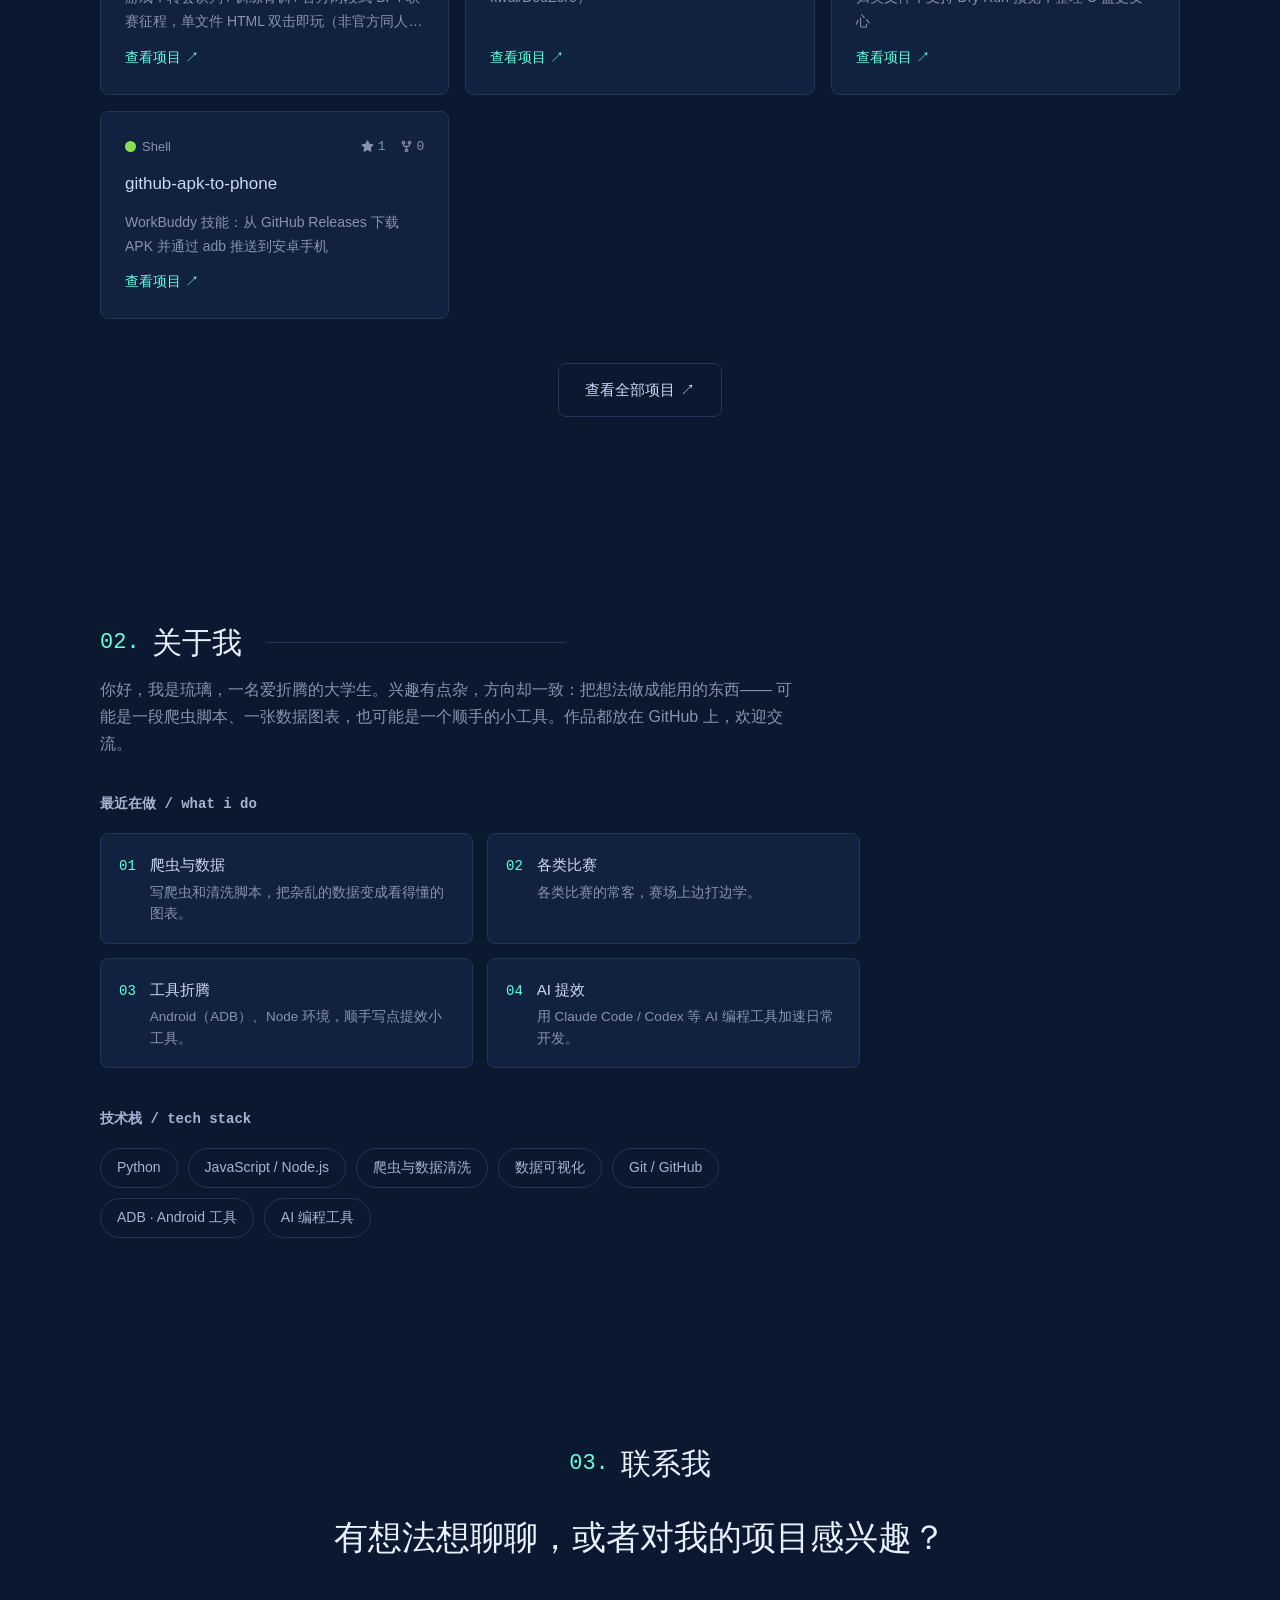
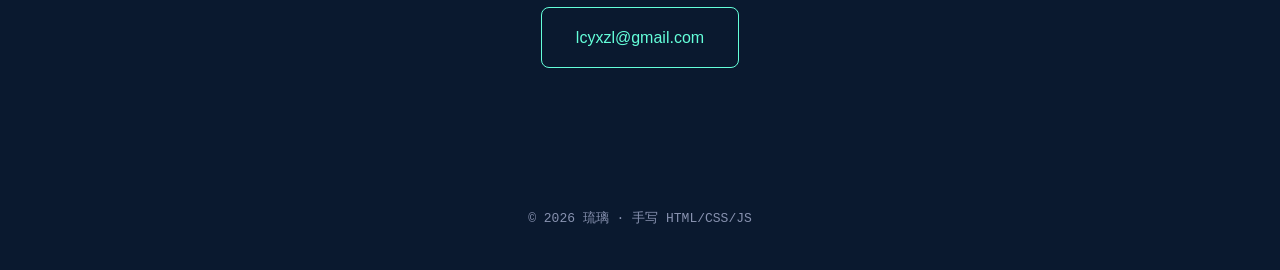
==== commit fdaef729: "细节打磨：favicon 与分享卡片信息、导航滚动高亮、首屏向下箭头、卡片错落入场、减少动态适配、新增 404 页" ====
--- a/index.html
+++ b/index.html
@@ -5,6 +5,12 @@
 <meta name="viewport" content="width=device-width, initial-scale=1.0">
 <title>琉璃 · 个人主页</title>
 <meta name="description" content="琉璃的个人主页：开源项目、技术栈与关于我。">
+<meta name="theme-color" content="#0a192f">
+<meta property="og:title" content="琉璃 · 个人主页">
+<meta property="og:description" content="大学生 / 比赛选手 / 爬虫与数据可视化玩家。开源项目与联系方式都在这里。">
+<meta property="og:type" content="website">
+<meta property="og:url" content="https://liuli-meng.github.io/">
+<link rel="icon" href="data:image/svg+xml,%3Csvg xmlns='http://www.w3.org/2000/svg' viewBox='0 0 64 64'%3E%3Crect width='64' height='64' rx='14' fill='%230a192f'/%3E%3Ctext x='32' y='45' font-family='monospace' font-size='36' font-weight='bold' fill='%2364ffda' text-anchor='middle'%3E%3E_%3C/text%3E%3C/svg%3E">
 <link rel="stylesheet" href="css/style.css">
 </head>
 <body>
@@ -55,6 +61,9 @@
         <a class="btn btn-ghost" href="#contact">联系我</a>
       </div>
     </div>
+    <a class="hero-scroll" href="#stats" aria-label="向下滚动查看更多">
+      <svg width="22" height="22" viewBox="0 0 24 24" fill="none" stroke="currentColor" stroke-width="2" stroke-linecap="round" stroke-linejoin="round" aria-hidden="true"><path d="M12 5v14"/><path d="m19 12-7 7-7-7"/></svg>
+    </a>
   </section>
 
   <!-- GitHub 统计 -->
--- a/css/style.css
+++ b/css/style.css
@@ -31,6 +31,13 @@
 
 ::selection { background: rgba(100, 255, 218, 0.25); }
 
+/* 滚动条与键盘焦点态 */
+::-webkit-scrollbar { width: 10px; }
+::-webkit-scrollbar-track { background: var(--bg); }
+::-webkit-scrollbar-thumb { background: var(--navy-lightest); border-radius: 5px; }
+::-webkit-scrollbar-thumb:hover { background: var(--slate); }
+a:focus-visible, button:focus-visible { outline: 2px solid var(--green); outline-offset: 3px; border-radius: 4px; }
+
 /* ===== 左右侧栏（电脑端）===== */
 .side {
   position: fixed;
@@ -82,7 +89,7 @@
 .nav-links { display: flex; gap: 28px; }
 .nav-links a { color: var(--slate-lightest); font-size: 14px; }
 .nav-links a span { color: var(--green); margin-right: 4px; font-size: 13px; }
-.nav-links a:hover { color: var(--green); }
+.nav-links a:hover, .nav-links a.active { color: var(--green); }
 
 .nav-toggle {
   display: none;
@@ -101,6 +108,7 @@
 
 /* ===== Hero ===== */
 .hero {
+  position: relative;
   min-height: 100vh;
   display: flex;
   align-items: center;
@@ -140,6 +148,19 @@
 }
 
 .hero-actions { display: flex; gap: 14px; flex-wrap: wrap; }
+
+/* 首屏向下引导箭头 */
+.hero-scroll {
+  position: absolute;
+  left: 50%;
+  bottom: 26px;
+  color: var(--green);
+  animation: bounce 2.2s ease-in-out infinite;
+}
+@keyframes bounce {
+  0%, 100% { transform: translate(-50%, 0); }
+  50% { transform: translate(-50%, 8px); }
+}
 
 .btn {
   display: inline-block;
@@ -338,6 +359,36 @@
 /* ===== 滚动入场 ===== */
 .reveal { opacity: 0; transform: translateY(24px); transition: opacity 0.6s ease, transform 0.6s ease; }
 .reveal.visible { opacity: 1; transform: none; }
+
+/* 区块显示后，卡片错落浮现 */
+.section.visible .stat-card,
+.section.visible .card,
+.section.visible .doing-item { animation: fadeUp 0.5s ease backwards; }
+.section.visible .stat-card:nth-child(2), .section.visible .doing-item:nth-child(2) { animation-delay: 0.08s; }
+.section.visible .stat-card:nth-child(3), .section.visible .doing-item:nth-child(3) { animation-delay: 0.16s; }
+.section.visible .stat-card:nth-child(4), .section.visible .doing-item:nth-child(4) { animation-delay: 0.24s; }
+.section.visible .card:nth-child(2) { animation-delay: 0.06s; }
+.section.visible .card:nth-child(3) { animation-delay: 0.12s; }
+.section.visible .card:nth-child(4) { animation-delay: 0.18s; }
+.section.visible .card:nth-child(5) { animation-delay: 0.24s; }
+.section.visible .card:nth-child(6) { animation-delay: 0.3s; }
+.section.visible .card:nth-child(7) { animation-delay: 0.36s; }
+.section.visible .card:nth-child(8) { animation-delay: 0.42s; }
+.section.visible .card:nth-child(9) { animation-delay: 0.48s; }
+@keyframes fadeUp {
+  from { opacity: 0; transform: translateY(16px); }
+}
+
+/* 尊重系统"减少动态效果"设置 */
+@media (prefers-reduced-motion: reduce) {
+  html { scroll-behavior: auto; }
+  *, *::before, *::after {
+    animation-duration: 0.01ms !important;
+    animation-iteration-count: 1 !important;
+    transition-duration: 0.01ms !important;
+  }
+  .reveal { opacity: 1; transform: none; }
+}
 
 /* ===== 移动端 ===== */
 @media (max-width: 768px) {
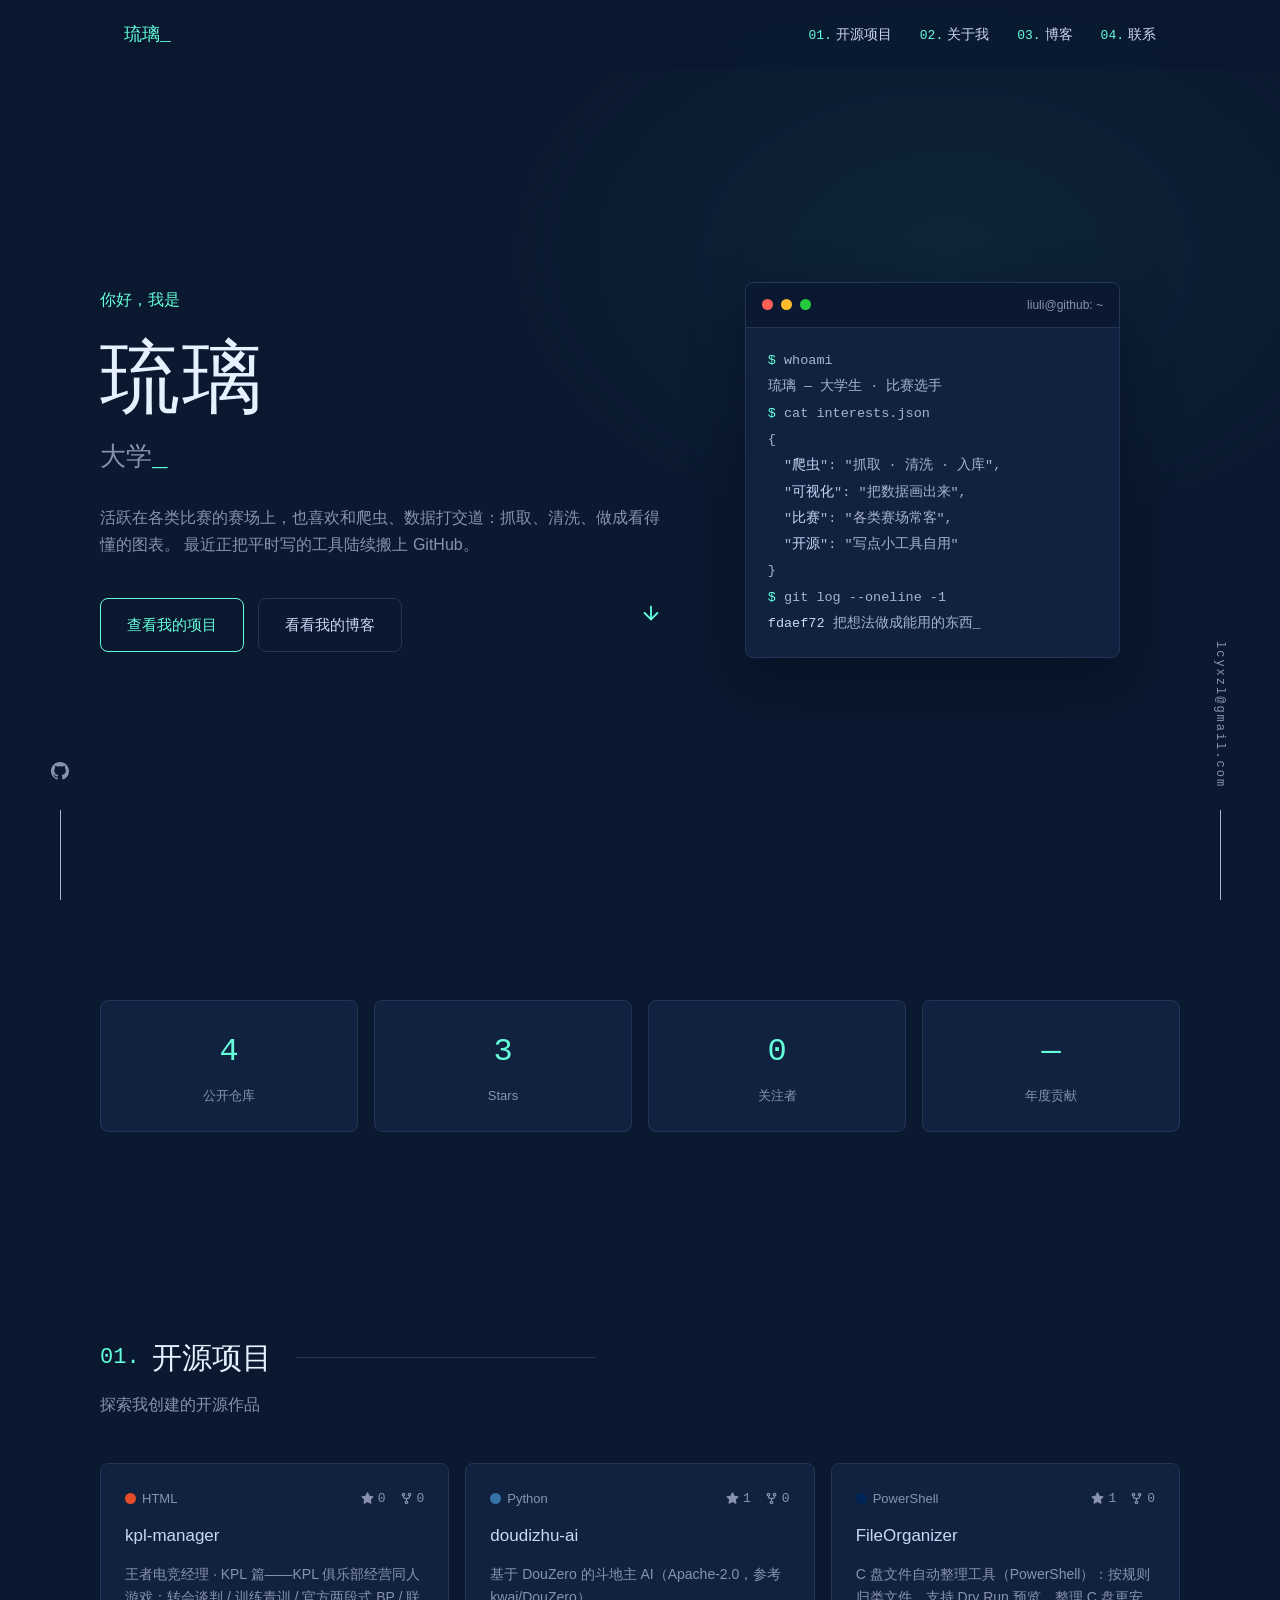
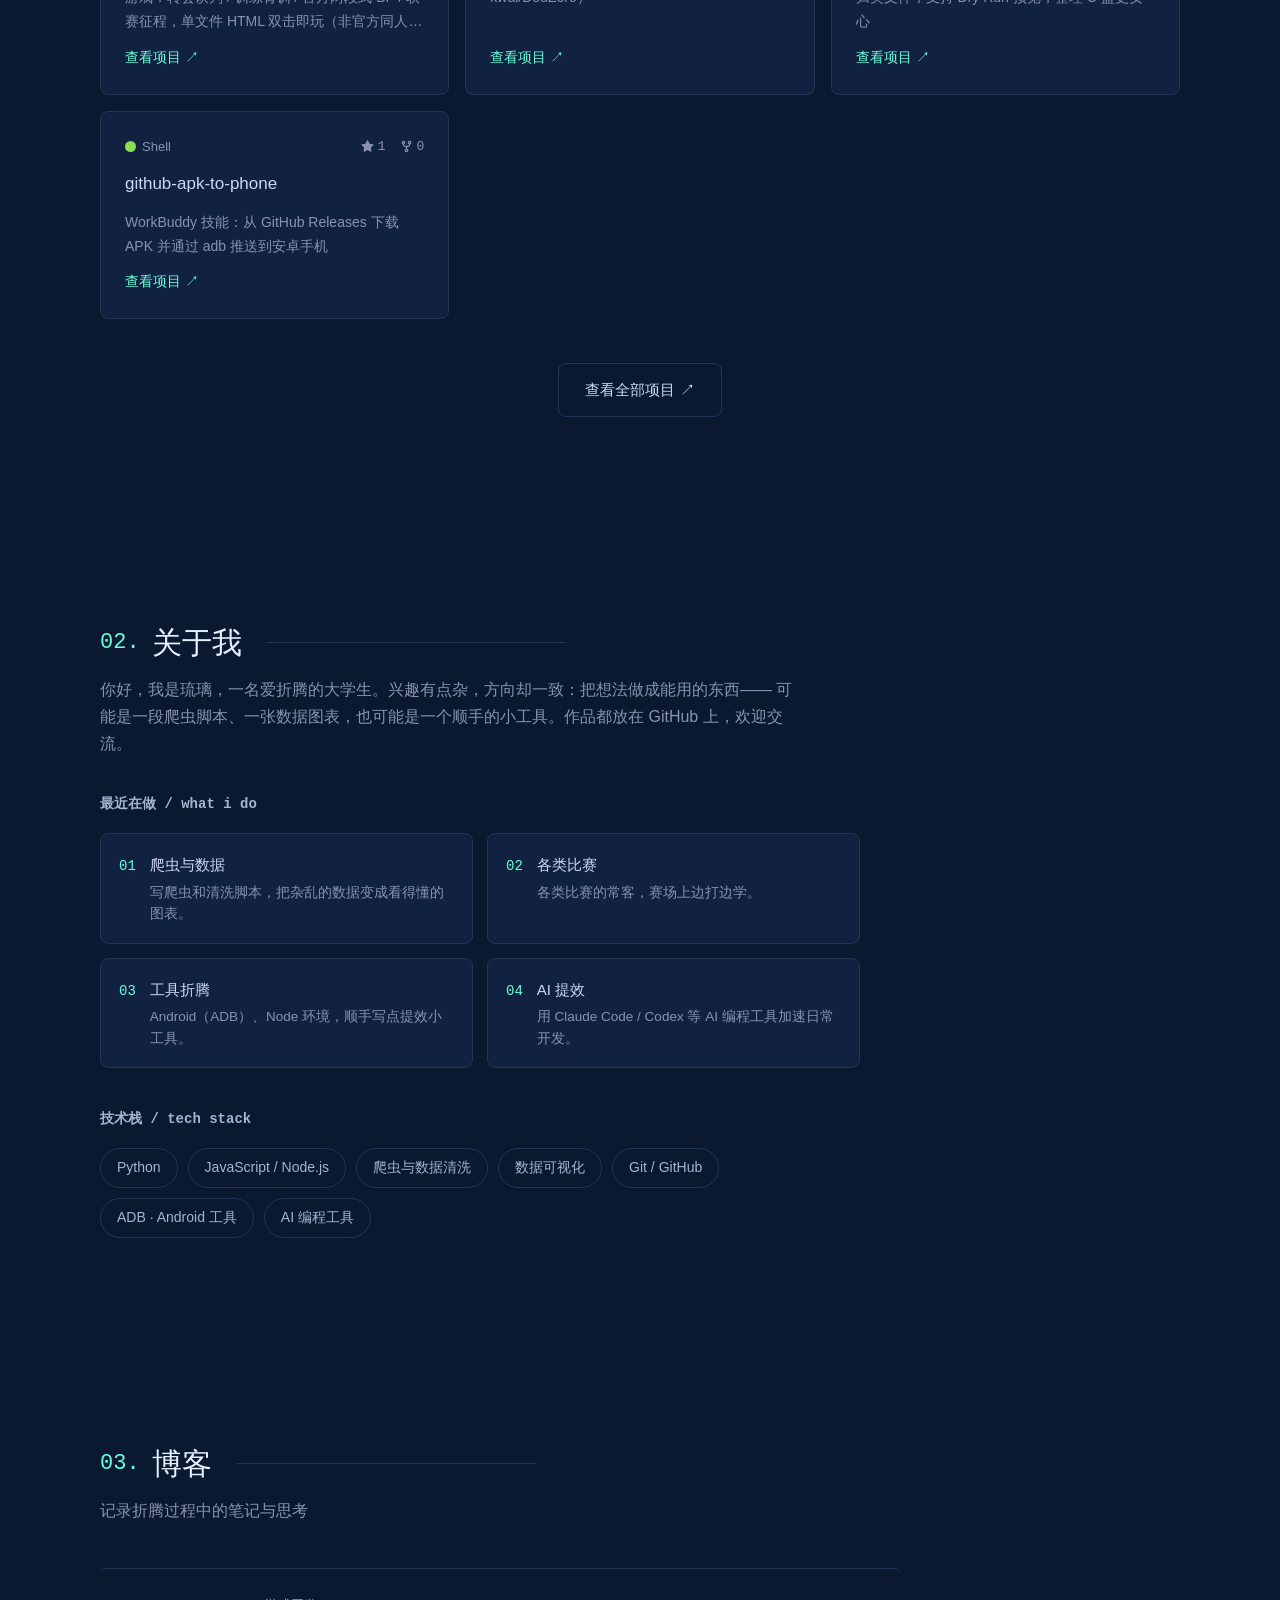
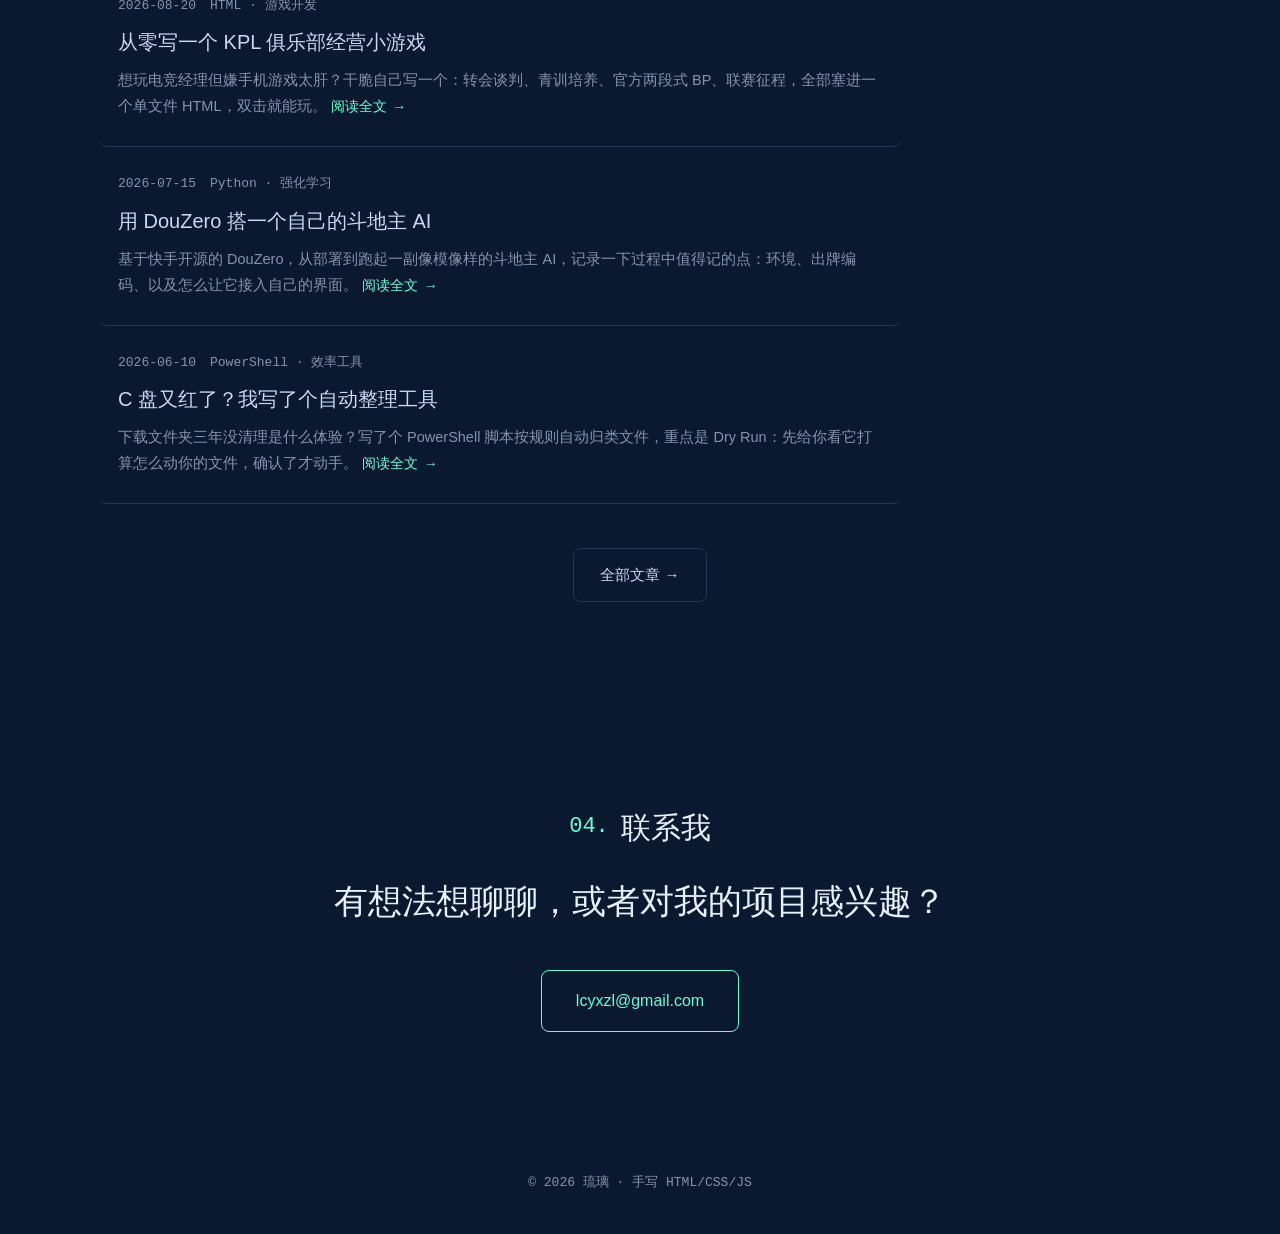
==== commit d3e9ac51: "升级为博客站：新增博客板块与文章页、首屏终端窗口装饰、GitHub 贡献热力图" ====
--- a/index.html
+++ b/index.html
@@ -36,7 +36,8 @@
     <nav class="nav-links" id="navLinks">
       <a href="#projects"><span class="mono">01.</span>开源项目</a>
       <a href="#about"><span class="mono">02.</span>关于我</a>
-      <a href="#contact"><span class="mono">03.</span>联系</a>
+      <a href="#blog"><span class="mono">03.</span>博客</a>
+      <a href="#contact"><span class="mono">04.</span>联系</a>
     </nav>
     <button class="nav-toggle" id="navToggle" aria-label="打开菜单">
       <span></span><span></span><span></span>
@@ -49,17 +50,32 @@
   <!-- 首页 -->
   <section class="hero">
     <div class="hero-inner">
-      <p class="hero-greet mono">你好，我是</p>
-      <h1 class="hero-name">琉璃</h1>
-      <p class="hero-role mono" id="typewriter"></p>
-      <p class="hero-desc">
-        活跃在各类比赛的赛场上，也喜欢和爬虫、数据打交道：抓取、清洗、做成看得懂的图表。
-        最近正把平时写的工具陆续搬上 GitHub。
-      </p>
-      <div class="hero-actions">
-        <a class="btn btn-green" href="#projects">查看我的项目</a>
-        <a class="btn btn-ghost" href="#contact">联系我</a>
-      </div>
+      <div class="hero-text">
+        <p class="hero-greet mono">你好，我是</p>
+        <h1 class="hero-name">琉璃</h1>
+        <p class="hero-role mono" id="typewriter"></p>
+        <p class="hero-desc">
+          活跃在各类比赛的赛场上，也喜欢和爬虫、数据打交道：抓取、清洗、做成看得懂的图表。
+          最近正把平时写的工具陆续搬上 GitHub。
+        </p>
+        <div class="hero-actions">
+          <a class="btn btn-green" href="#projects">查看我的项目</a>
+          <a class="btn btn-ghost" href="#blog">看看我的博客</a>
+        </div>
+      </div>
+      <div class="hero-code" aria-hidden="true">
+      <div class="code-bar"><span></span><span></span><span></span><em>liuli@github: ~</em></div>
+      <pre class="code-body mono"><span class="c-prompt">$</span> whoami
+琉璃 — 大学生 · 比赛选手
+<span class="c-prompt">$</span> cat interests.json
+{
+  "<span class="c-key">爬虫</span>": "抓取 · 清洗 · 入库",
+  "<span class="c-key">可视化</span>": "把数据画出来",
+  "<span class="c-key">比赛</span>": "各类赛场常客",
+  "<span class="c-key">开源</span>": "写点小工具自用"
+}
+<span class="c-prompt">$</span> git log --oneline -1
+<span class="c-key">fdaef72</span> 把想法做成能用的东西_</pre>
     </div>
     <a class="hero-scroll" href="#stats" aria-label="向下滚动查看更多">
       <svg width="22" height="22" viewBox="0 0 24 24" fill="none" stroke="currentColor" stroke-width="2" stroke-linecap="round" stroke-linejoin="round" aria-hidden="true"><path d="M12 5v14"/><path d="m19 12-7 7-7-7"/></svg>
@@ -139,6 +155,11 @@
           </div>
         </div>
       </div>
+      <div class="heatmap-box" id="heatmapBox" hidden>
+        <h3 class="skill-group-title mono">过去一年 / contributions</h3>
+        <div class="heatmap" id="heatmap" aria-label="GitHub 贡献热力图"></div>
+        <div class="heatmap-legend mono">少 <span class="hm-cell"></span><span class="hm-cell l1"></span><span class="hm-cell l2"></span><span class="hm-cell l3"></span><span class="hm-cell l4"></span> 多</div>
+      </div>
       <h3 class="skill-group-title mono">技术栈 / tech stack</h3>
       <div class="skill-chips">
         <span class="chip">Python</span>
@@ -152,10 +173,22 @@
     </div>
   </section>
 
+  <!-- 博客 -->
+  <section class="section" id="blog">
+    <div class="section-inner">
+      <h2 class="section-title"><span class="title-num mono">03.</span>博客</h2>
+      <p class="section-desc">记录折腾过程中的笔记与思考</p>
+      <div class="post-list" id="postList" data-limit="3"></div>
+      <div class="grid-more">
+        <a class="btn btn-ghost" href="blog.html">全部文章 →</a>
+      </div>
+    </div>
+  </section>
+
   <!-- 联系 -->
   <section class="section" id="contact">
     <div class="section-inner contact-box">
-      <h2 class="section-title"><span class="title-num mono">03.</span>联系我</h2>
+      <h2 class="section-title"><span class="title-num mono">04.</span>联系我</h2>
       <p class="contact-big">有想法想聊聊，或者对我的项目感兴趣？</p>
       <a class="btn btn-green btn-lg" href="mailto:lcyxzl@gmail.com">lcyxzl@gmail.com</a>
     </div>
@@ -167,6 +200,8 @@
   <p class="mono">© <span id="year">2026</span> 琉璃 · 手写 HTML/CSS/JS</p>
 </footer>
 
+<script src="js/posts.js"></script>
+<script src="js/blog.js"></script>
 <script src="js/main.js"></script>
 </body>
 </html>
--- a/css/style.css
+++ b/css/style.css
@@ -114,8 +114,51 @@
   align-items: center;
   padding: 120px 24px 80px;
 }
-
-.hero-inner { max-width: 1080px; margin: 0 auto; width: 100%; }
+/* 首屏右上角的淡淡绿色光晕 */
+.hero::before {
+  content: "";
+  position: absolute;
+  inset: 0;
+  background: radial-gradient(640px 420px at 74% 28%, rgba(100, 255, 218, 0.05), transparent 70%);
+  pointer-events: none;
+}
+
+.hero-inner { max-width: 1080px; margin: 0 auto; width: 100%; position: relative; }
+
+/* 宽屏时首屏文字 + 代码窗口双栏 */
+@media (min-width: 1024px) {
+  .hero-inner { display: grid; grid-template-columns: 1.15fr 0.85fr; gap: 56px; align-items: center; }
+}
+
+/* 代码窗口装饰（手机上隐藏） */
+.hero-code { display: none; }
+@media (min-width: 1024px) {
+  .hero-code {
+    display: block;
+    background: var(--navy-light);
+    border: 1px solid var(--navy-lightest);
+    border-radius: var(--radius);
+    box-shadow: 0 20px 50px rgba(2, 12, 27, 0.5);
+    overflow: hidden;
+    margin-right: 60px; /* 避开右侧竖排邮箱栏 */
+  }
+}
+.code-bar {
+  display: flex;
+  align-items: center;
+  gap: 8px;
+  padding: 12px 16px;
+  border-bottom: 1px solid var(--navy-lightest);
+  background: rgba(2, 12, 27, 0.4);
+}
+.code-bar span { width: 11px; height: 11px; border-radius: 50%; }
+.code-bar span:nth-child(1) { background: #ff5f56; }
+.code-bar span:nth-child(2) { background: #ffbd2e; }
+.code-bar span:nth-child(3) { background: #27c93f; }
+.code-bar em { margin-left: auto; font-style: normal; color: var(--slate); font-size: 12px; }
+.code-body { padding: 20px 22px; font-size: 13.5px; line-height: 1.95; color: var(--slate-light); white-space: pre-wrap; }
+.code-body .c-prompt { color: var(--green); }
+.code-body .c-key { color: var(--slate-lightest); }
 
 .hero-greet { color: var(--green); font-size: 16px; margin-bottom: 18px; }
 
@@ -297,6 +340,104 @@
 .card-link { font-size: 14px; }
 
 .grid-more { text-align: center; margin-top: 44px; }
+
+/* ===== 博客列表 ===== */
+.post-list { display: flex; flex-direction: column; max-width: 800px; }
+.post-item {
+  padding: 26px 18px;
+  border-bottom: 1px solid var(--navy-lightest);
+  border-radius: 6px;
+  transition: background 0.2s;
+}
+.post-item:first-child { border-top: 1px solid var(--navy-lightest); }
+.post-item:hover { background: rgba(17, 34, 64, 0.55); }
+.post-meta {
+  display: flex;
+  gap: 14px;
+  color: var(--slate);
+  font-size: 13px;
+  margin-bottom: 8px;
+}
+.post-title { font-size: 20px; font-weight: 500; margin-bottom: 8px; }
+.post-title a { color: var(--slate-lightest); }
+.post-title a:hover { color: var(--green); }
+.post-excerpt { color: var(--slate); font-size: 14.5px; line-height: 1.8; }
+.more { font-family: var(--font-mono); font-size: 14px; white-space: nowrap; }
+
+/* ===== 文章阅读页 ===== */
+.post-wrap { max-width: 820px; margin: 0 auto; padding: 140px 24px 100px; }
+.post-h1 {
+  font-size: clamp(28px, 5vw, 40px);
+  color: var(--white);
+  font-weight: 500;
+  line-height: 1.4;
+  margin: 12px 0 30px;
+}
+.post-body { color: var(--slate-light); font-size: 16px; }
+.post-body h2 {
+  color: var(--slate-lightest);
+  font-size: 22px;
+  font-weight: 500;
+  margin: 42px 0 14px;
+}
+.post-body h3 { color: var(--slate-lightest); font-size: 18px; font-weight: 500; margin: 30px 0 12px; }
+.post-body p { margin-bottom: 16px; line-height: 1.95; }
+.post-body ul { margin: 0 0 16px 4px; padding-left: 20px; }
+.post-body li { margin-bottom: 8px; line-height: 1.85; }
+.post-body a { color: var(--green); }
+.post-body a:hover { color: var(--white); }
+.post-body code {
+  background: rgba(100, 255, 218, 0.08);
+  color: var(--green);
+  padding: 2px 7px;
+  border-radius: 5px;
+  font-family: var(--font-mono);
+  font-size: 14px;
+}
+.post-body pre {
+  background: #020c1b;
+  border: 1px solid var(--navy-lightest);
+  border-radius: var(--radius);
+  padding: 18px 20px;
+  overflow-x: auto;
+  margin-bottom: 20px;
+}
+.post-body pre code { background: none; color: var(--slate-light); padding: 0; font-size: 14px; line-height: 1.8; }
+.post-body blockquote {
+  border-left: 3px solid var(--green);
+  background: rgba(17, 34, 64, 0.5);
+  padding: 12px 20px;
+  color: var(--slate);
+  border-radius: 0 6px 6px 0;
+  margin: 0 0 20px;
+}
+.post-back { margin-top: 48px; }
+
+/* ===== 贡献热力图 ===== */
+.heatmap-box { max-width: 760px; margin-bottom: 40px; }
+.heatmap {
+  display: grid;
+  grid-template-rows: repeat(7, 11px);
+  grid-auto-flow: column;
+  grid-auto-columns: 11px;
+  gap: 3px;
+  overflow-x: auto;
+  padding-bottom: 8px;
+}
+.hm-cell { width: 11px; height: 11px; border-radius: 2.5px; background: rgba(100, 255, 218, 0.07); flex-shrink: 0; }
+.hm-cell.l1 { background: #0e4429; }
+.hm-cell.l2 { background: #006d32; }
+.hm-cell.l3 { background: #26a641; }
+.hm-cell.l4 { background: #39d353; }
+.heatmap-legend {
+  display: flex;
+  align-items: center;
+  justify-content: flex-end;
+  gap: 4px;
+  color: var(--slate);
+  font-size: 12px;
+  margin-top: 10px;
+}
 
 /* ===== 关于 ===== */
 .about-text { color: var(--slate); max-width: 700px; margin-bottom: 36px; font-size: 16px; }
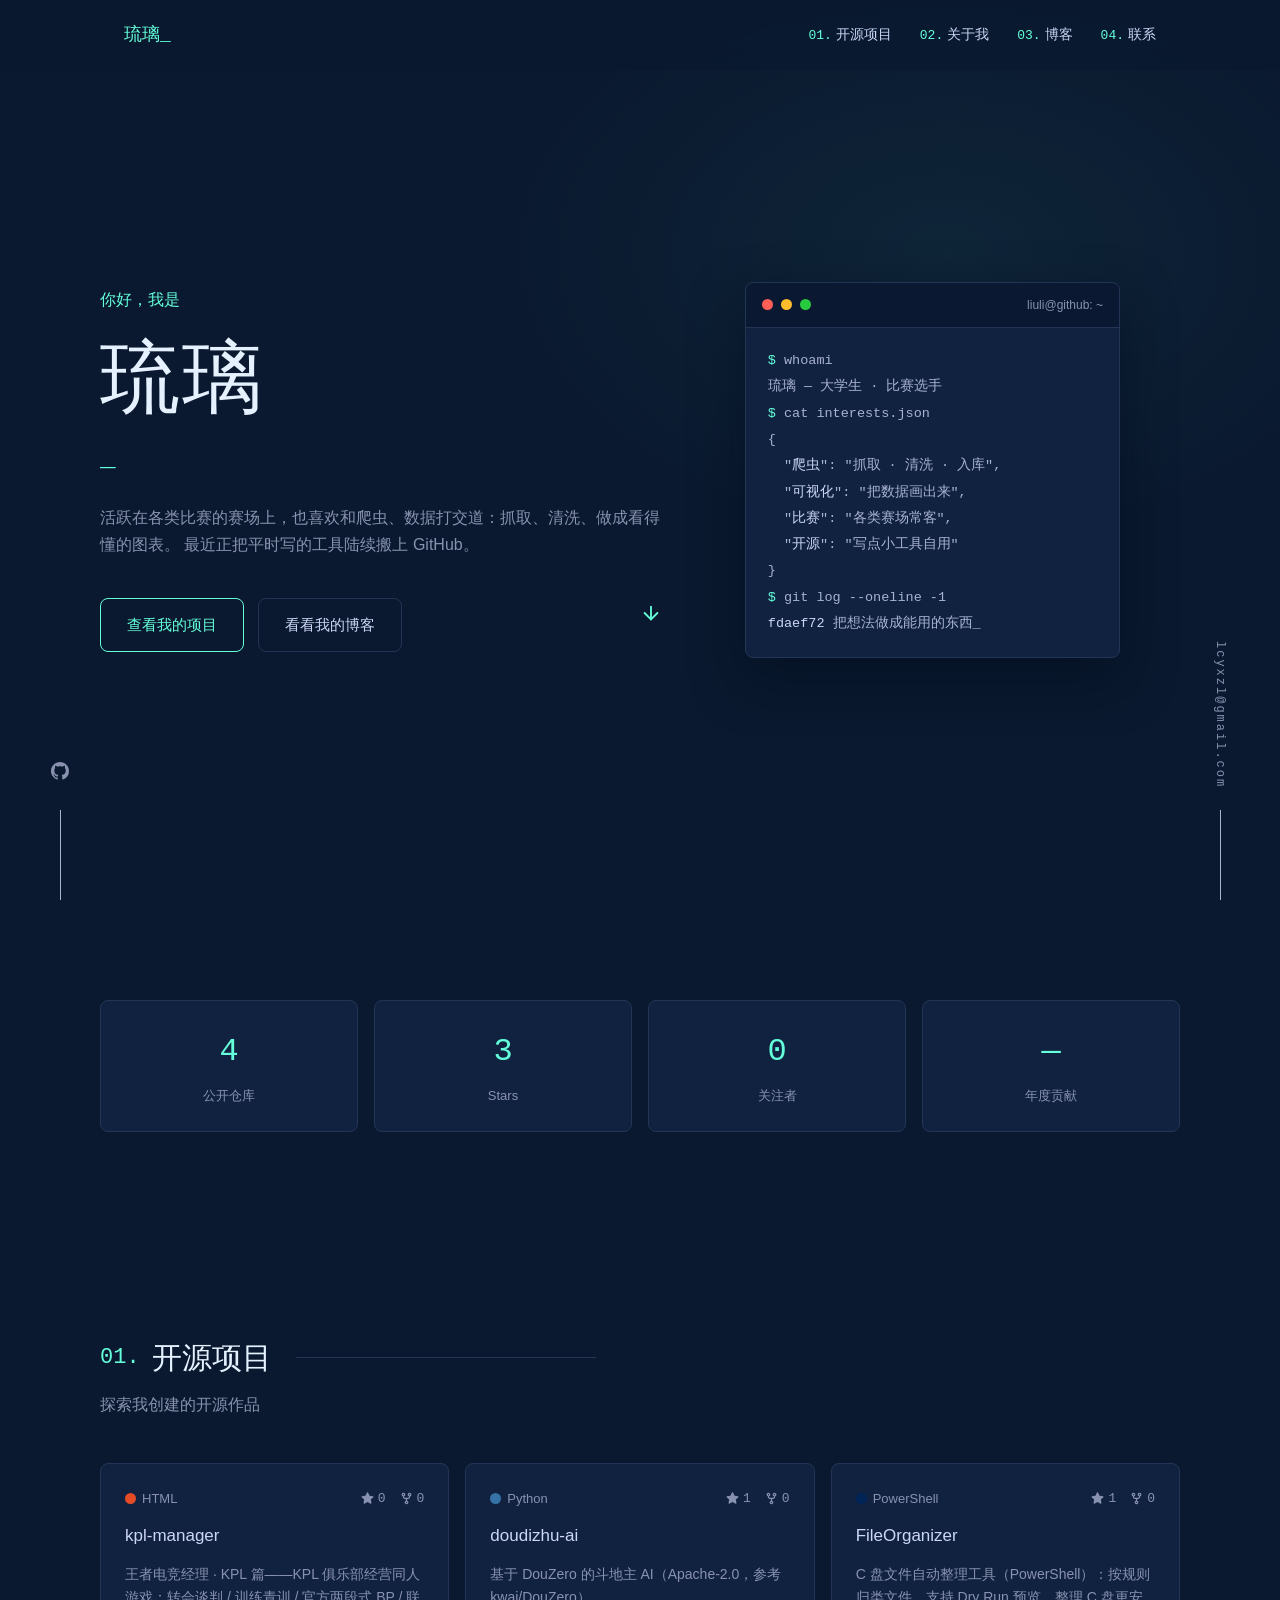
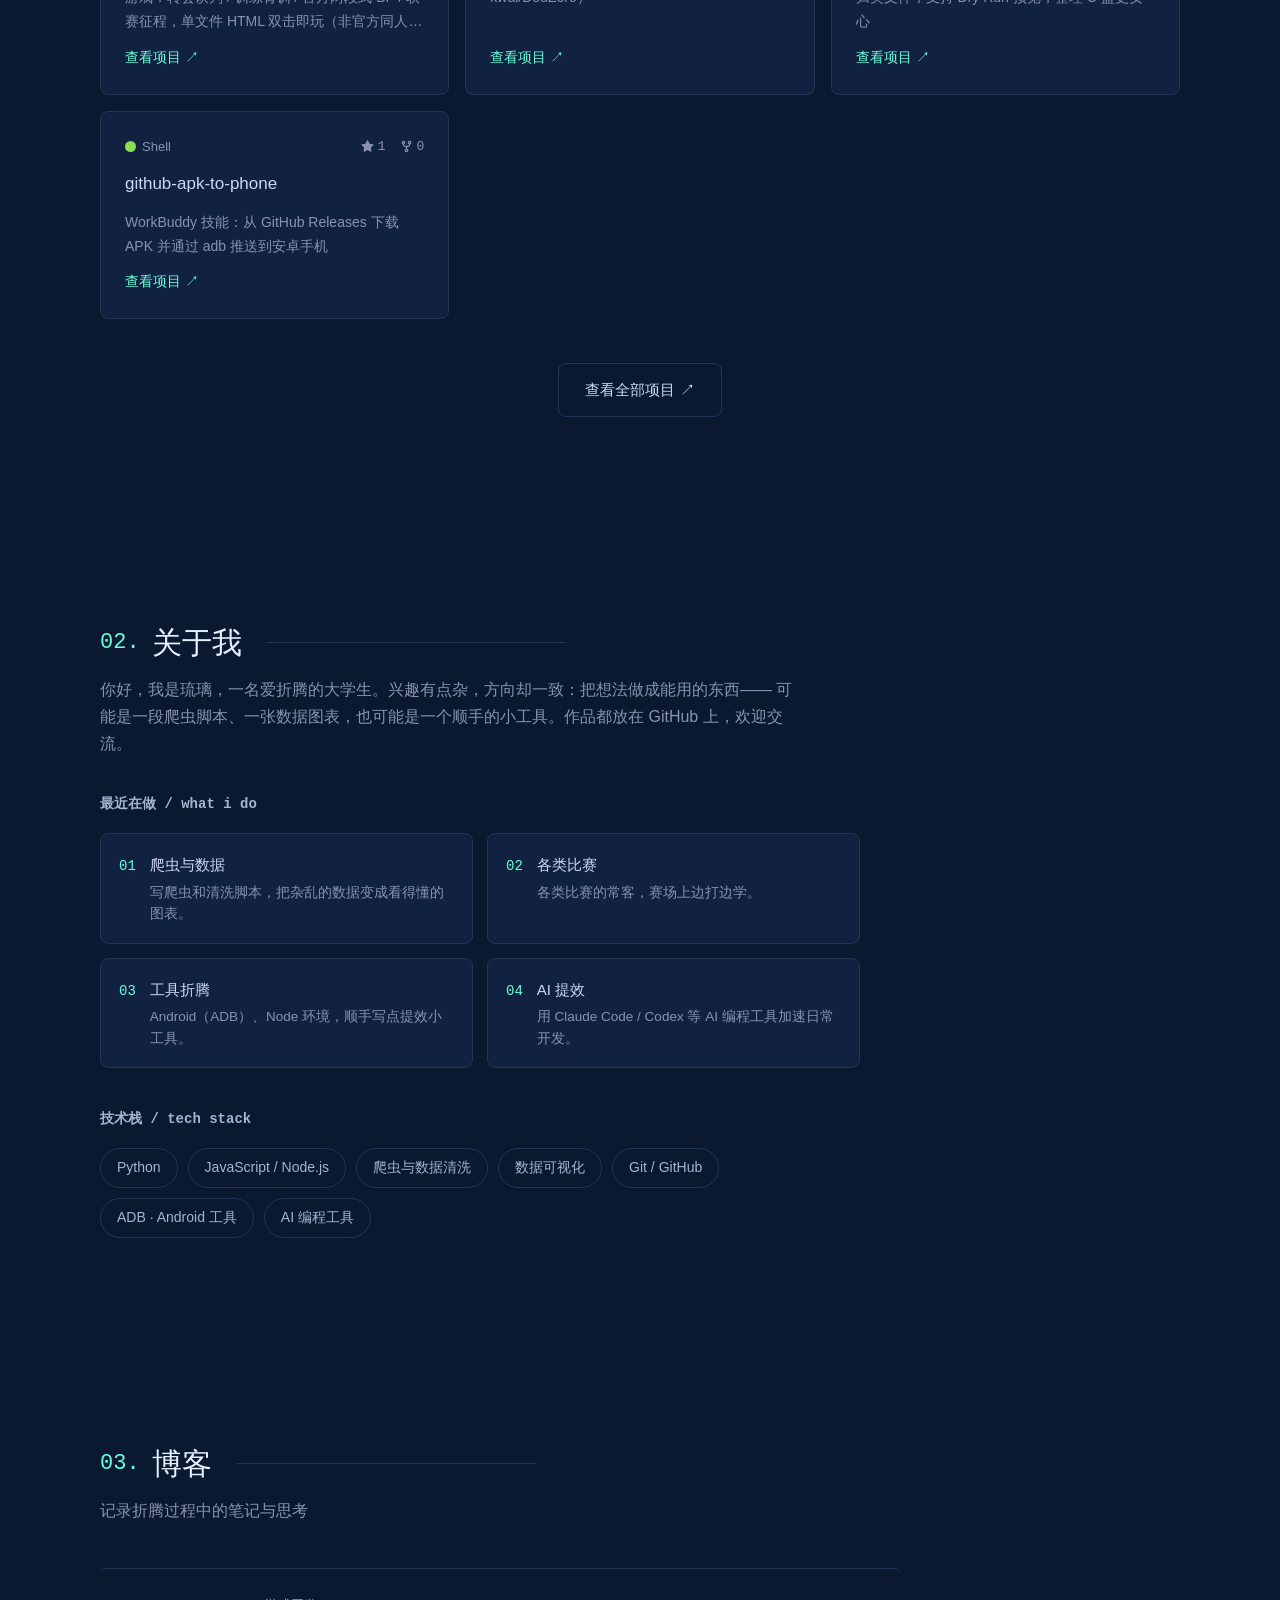
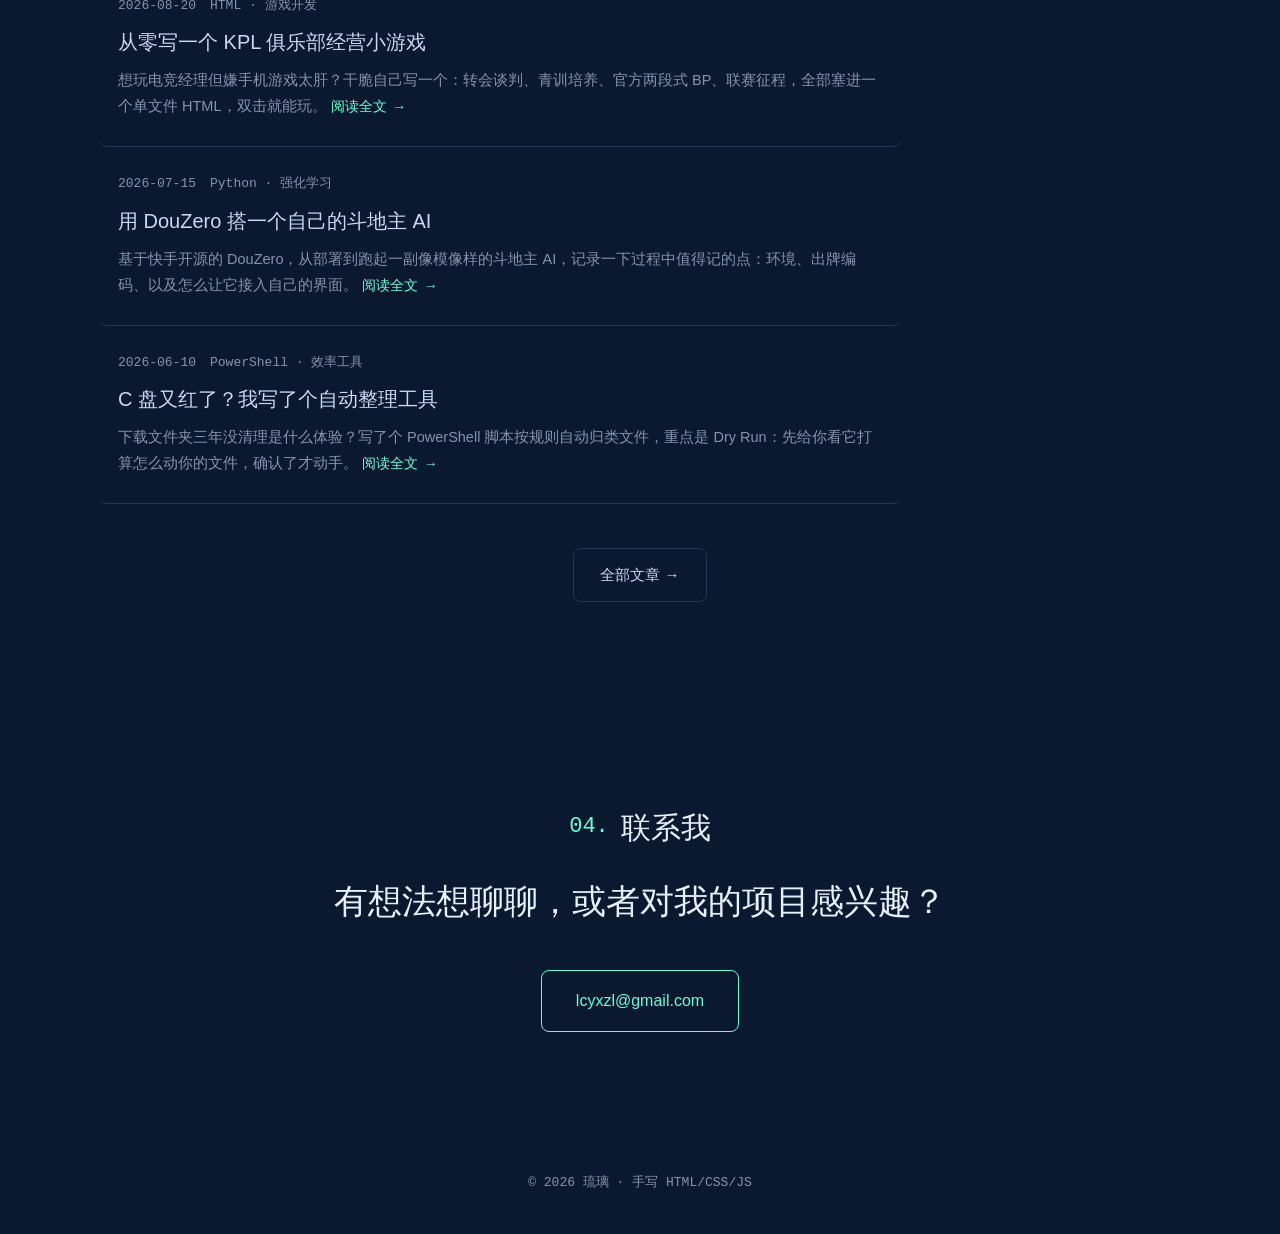
==== commit a023c770: "全站优化 + 新增评论/分享/RSS 优化： - 修复 blog/post 页移动端导航不可见（补汉堡按钮） - 子页面绝对路径改相对路径，适配项目子路径部署 - HTML 占位链接改为真实地址，补 " ====
--- a/index.html
+++ b/index.html
@@ -6,10 +6,16 @@
 <title>琉璃 · 个人主页</title>
 <meta name="description" content="琉璃的个人主页：开源项目、技术栈与关于我。">
 <meta name="theme-color" content="#0a192f">
+<meta name="color-scheme" content="dark">
+<!-- 预连接 GitHub 数据接口，首页统计和仓库列表拉取更快 -->
+<link rel="preconnect" href="https://api.github.com" crossorigin>
+<link rel="preconnect" href="https://github-contributions-api.jogruber.de" crossorigin>
 <meta property="og:title" content="琉璃 · 个人主页">
 <meta property="og:description" content="大学生 / 比赛选手 / 爬虫与数据可视化玩家。开源项目与联系方式都在这里。">
 <meta property="og:type" content="website">
 <meta property="og:url" content="https://liuli-meng.github.io/">
+<meta property="og:image" content="https://liuli-meng.github.io/og-image.png">
+<meta name="twitter:card" content="summary_large_image">
 <link rel="icon" href="data:image/svg+xml,%3Csvg xmlns='http://www.w3.org/2000/svg' viewBox='0 0 64 64'%3E%3Crect width='64' height='64' rx='14' fill='%230a192f'/%3E%3Ctext x='32' y='45' font-family='monospace' font-size='36' font-weight='bold' fill='%2364ffda' text-anchor='middle'%3E%3E_%3C/text%3E%3C/svg%3E">
 <link rel="stylesheet" href="css/style.css">
 </head>
@@ -17,7 +23,7 @@
 
 <!-- 左侧社交栏（电脑端）。填好 B 站 uid 后可照 GitHub 这条加回 Bilibili 图标链接 -->
 <div class="side side-left">
-  <a href="https://github.com/你的用户名" target="_blank" rel="noopener" aria-label="GitHub">
+  <a href="https://github.com/liuli-meng" target="_blank" rel="noopener" aria-label="GitHub">
     <svg viewBox="0 0 16 16" width="18" height="18" fill="currentColor"><path d="M8 0C3.58 0 0 3.58 0 8c0 3.54 2.29 6.53 5.47 7.59.4.07.55-.17.55-.38 0-.19-.01-.82-.01-1.49-2.01.37-2.53-.49-2.69-.94-.09-.23-.48-.94-.82-1.13-.28-.15-.68-.52-.01-.53.63-.01 1.08.58 1.23.82.72 1.21 1.87.87 2.33.66.07-.52.28-.87.51-1.07-1.78-.2-3.64-.89-3.64-3.95 0-.87.31-1.59.82-2.15-.08-.2-.36-1.02.08-2.12 0 0 .67-.21 2.2.82.64-.18 1.32-.27 2-.27s1.36.09 2 .27c1.53-1.04 2.2-.82 2.2-.82.44 1.1.16 1.92.08 2.12.51.56.82 1.27.82 2.15 0 3.07-1.87 3.75-3.65 3.95.29.25.54.73.54 1.48 0 1.07-.01 1.93-.01 2.2 0 .21.15.46.55.38A8.01 8.01 0 0 0 16 8c0-4.42-3.58-8-8-8z"/></svg>
   </a>
   <span class="side-line"></span>
@@ -39,7 +45,7 @@
       <a href="#blog"><span class="mono">03.</span>博客</a>
       <a href="#contact"><span class="mono">04.</span>联系</a>
     </nav>
-    <button class="nav-toggle" id="navToggle" aria-label="打开菜单">
+    <button class="nav-toggle" id="navToggle" aria-label="打开菜单" aria-controls="navLinks" aria-expanded="false">
       <span></span><span></span><span></span>
     </button>
   </div>
@@ -111,8 +117,9 @@
       <p class="section-desc">探索我创建的开源作品</p>
       <div class="grid" id="repoGrid"><!-- 由 js/main.js 渲染 --></div>
       <div class="grid-more">
-        <a class="btn btn-ghost" id="githubLink" href="https://github.com/你的用户名" target="_blank" rel="noopener">查看全部项目 ↗</a>
-      </div>
+        <a class="btn btn-ghost" id="githubLink" href="https://github.com/liuli-meng" target="_blank" rel="noopener">查看全部项目 ↗</a>
+      </div>
+      <noscript><p class="section-desc" style="margin-top:16px;">项目列表由 JavaScript 渲染：请启用 JavaScript，或直接到 <a href="https://github.com/liuli-meng" target="_blank" rel="noopener">GitHub 主页</a>查看。</p></noscript>
     </div>
   </section>
 
@@ -179,6 +186,7 @@
       <h2 class="section-title"><span class="title-num mono">03.</span>博客</h2>
       <p class="section-desc">记录折腾过程中的笔记与思考</p>
       <div class="post-list" id="postList" data-limit="3"></div>
+      <noscript><p class="section-desc" style="margin-top:16px;">文章列表由 JavaScript 渲染，请启用 JavaScript 后查看，或访问 <a href="blog.html">博客列表页</a>。</p></noscript>
       <div class="grid-more">
         <a class="btn btn-ghost" href="blog.html">全部文章 →</a>
       </div>
--- a/css/style.css
+++ b/css/style.css
@@ -14,7 +14,7 @@
 
 * { margin: 0; padding: 0; box-sizing: border-box; }
 
-html { scroll-behavior: smooth; }
+html { scroll-behavior: smooth; scroll-padding-top: 80px; }
 
 body {
   font-family: "PingFang SC", "Microsoft YaHei", "Helvetica Neue", Arial, sans-serif;
@@ -412,6 +412,102 @@
   margin: 0 0 20px;
 }
 .post-back { margin-top: 48px; }
+
+/* 文章评论区（giscus） */
+.comments { margin-top: 64px; }
+
+/* 文章页宽屏：正文 + 右侧目录双栏 */
+.post-layout { max-width: 1160px; margin: 0 auto; }
+.toc { display: none; }
+@media (min-width: 1200px) {
+  .post-layout {
+    display: grid;
+    grid-template-columns: minmax(0, 1fr) 230px;
+    gap: 60px;
+    align-items: start;
+    padding: 0 24px;
+  }
+  .post-wrap { max-width: none; padding: 140px 0 100px; }
+  .toc { display: block; position: sticky; top: 108px; }
+}
+.toc .skill-group-title { margin-bottom: 10px; }
+.toc a {
+  display: block;
+  color: var(--slate);
+  font-size: 13px;
+  line-height: 1.5;
+  padding: 5px 0 5px 12px;
+  border-left: 1px solid var(--navy-lightest);
+  transition: color 0.2s, border-color 0.2s;
+}
+.toc a:hover, .toc a.active { color: var(--green); border-left-color: var(--green); }
+
+/* 上一篇 / 下一篇 */
+.post-nav {
+  display: grid;
+  grid-template-columns: 1fr 1fr;
+  gap: 14px;
+  margin-top: 52px;
+}
+.pn {
+  border: 1px solid var(--navy-lightest);
+  border-radius: var(--radius);
+  padding: 16px 18px;
+  display: flex;
+  flex-direction: column;
+  gap: 6px;
+  transition: border-color 0.2s, transform 0.2s;
+}
+.pn:hover { border-color: var(--green); transform: translateY(-3px); }
+.pn .pn-label { color: var(--slate); font-size: 12px; }
+.pn strong { color: var(--slate-lightest); font-size: 14.5px; font-weight: 500; line-height: 1.6; }
+.pn.next { text-align: right; }
+@media (max-width: 640px) {
+  .post-nav { grid-template-columns: 1fr; }
+  .pn.next { text-align: left; }
+}
+
+/* 代码块复制按钮 */
+.code-wrap { position: relative; }
+.copy-btn {
+  position: absolute;
+  top: 10px;
+  right: 10px;
+  background: var(--navy-light);
+  color: var(--slate-light);
+  border: 1px solid var(--navy-lightest);
+  border-radius: 6px;
+  font-size: 12px;
+  padding: 4px 10px;
+  cursor: pointer;
+  transition: color 0.2s, border-color 0.2s;
+}
+.copy-btn:hover { color: var(--green); border-color: var(--green); }
+
+/* 返回顶部（桌面端避开右侧邮箱栏） */
+.back-top {
+  position: fixed;
+  right: 96px;
+  bottom: 28px;
+  z-index: 95;
+  width: 42px;
+  height: 42px;
+  border-radius: 50%;
+  background: var(--navy-light);
+  color: var(--green);
+  border: 1px solid var(--navy-lightest);
+  cursor: pointer;
+  font-size: 16px;
+  opacity: 0;
+  transform: translateY(10px);
+  pointer-events: none;
+  transition: opacity 0.25s, transform 0.25s, border-color 0.2s;
+}
+.back-top.show { opacity: 1; transform: none; pointer-events: auto; }
+.back-top:hover { border-color: var(--green); }
+@media (max-width: 768px) {
+  .back-top { right: 20px; bottom: 20px; }
+}
 
 /* ===== 贡献热力图 ===== */
 .heatmap-box { max-width: 760px; margin-bottom: 40px; }
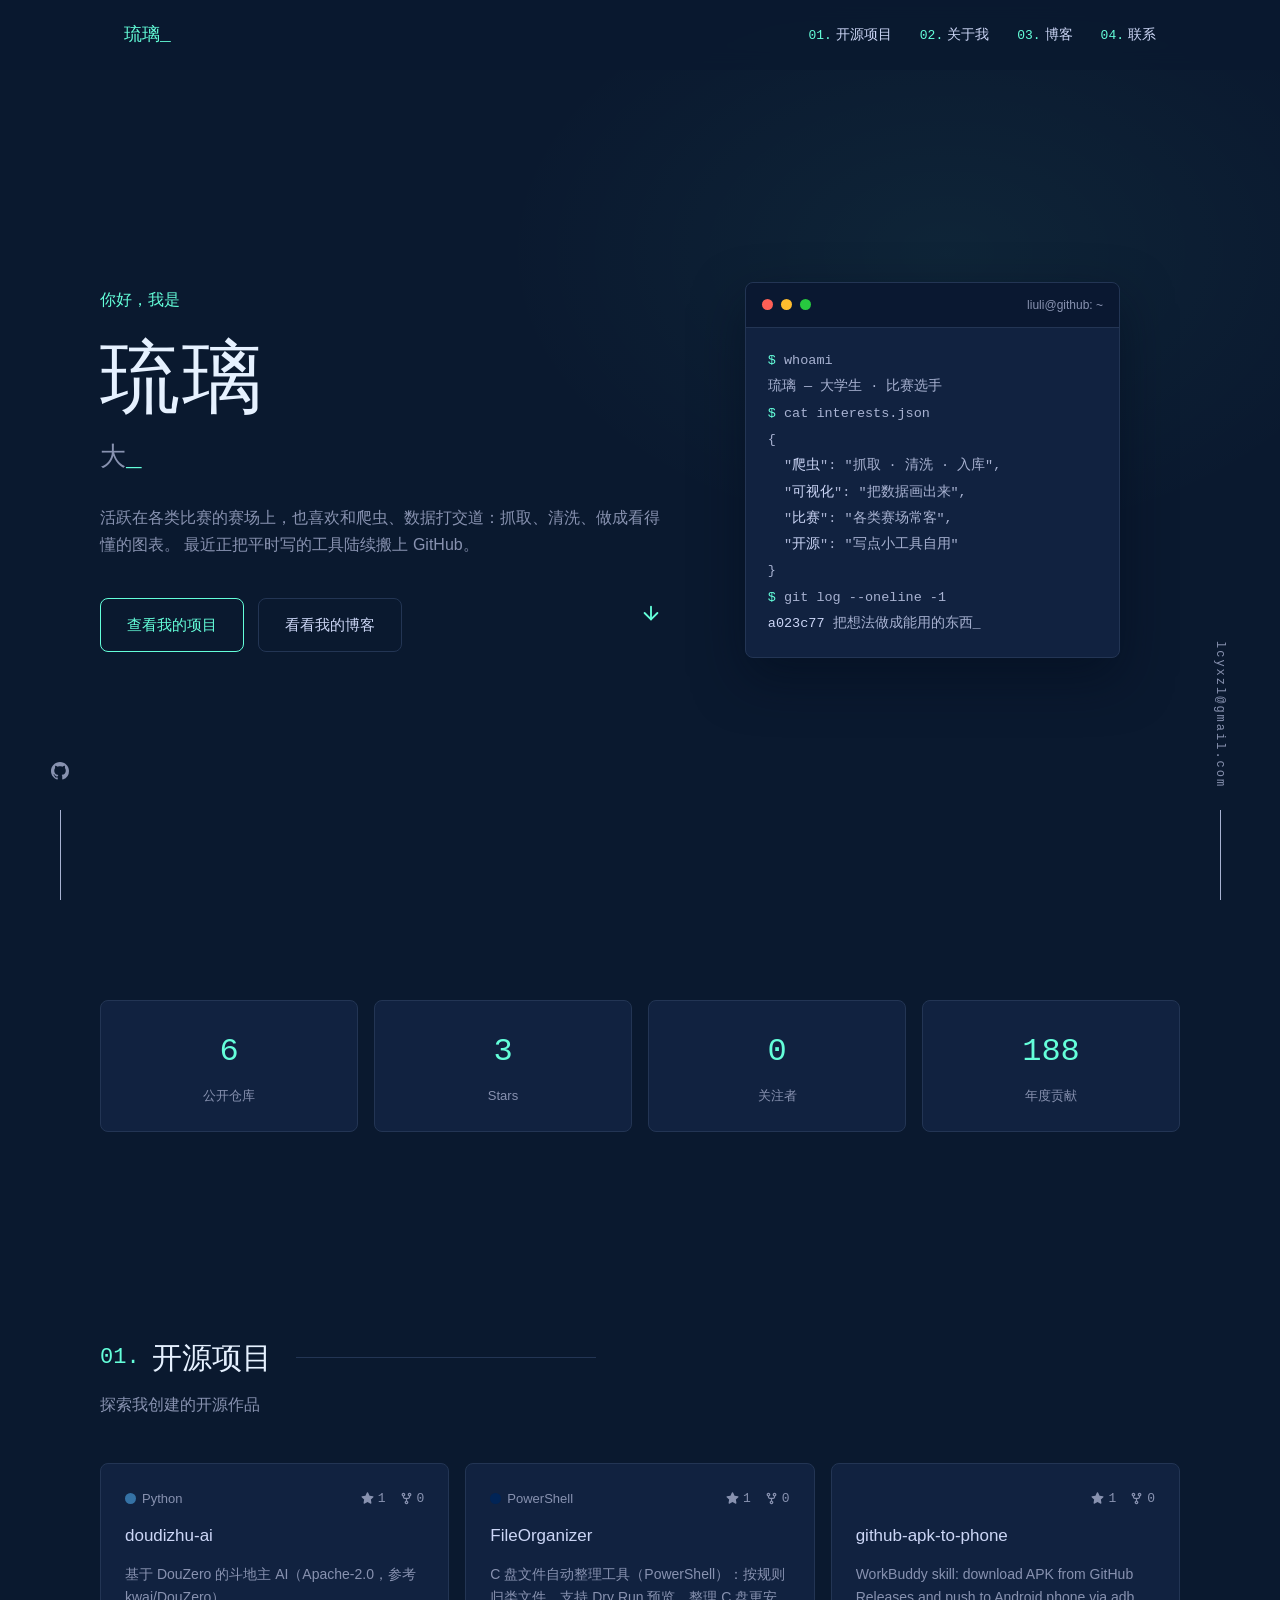
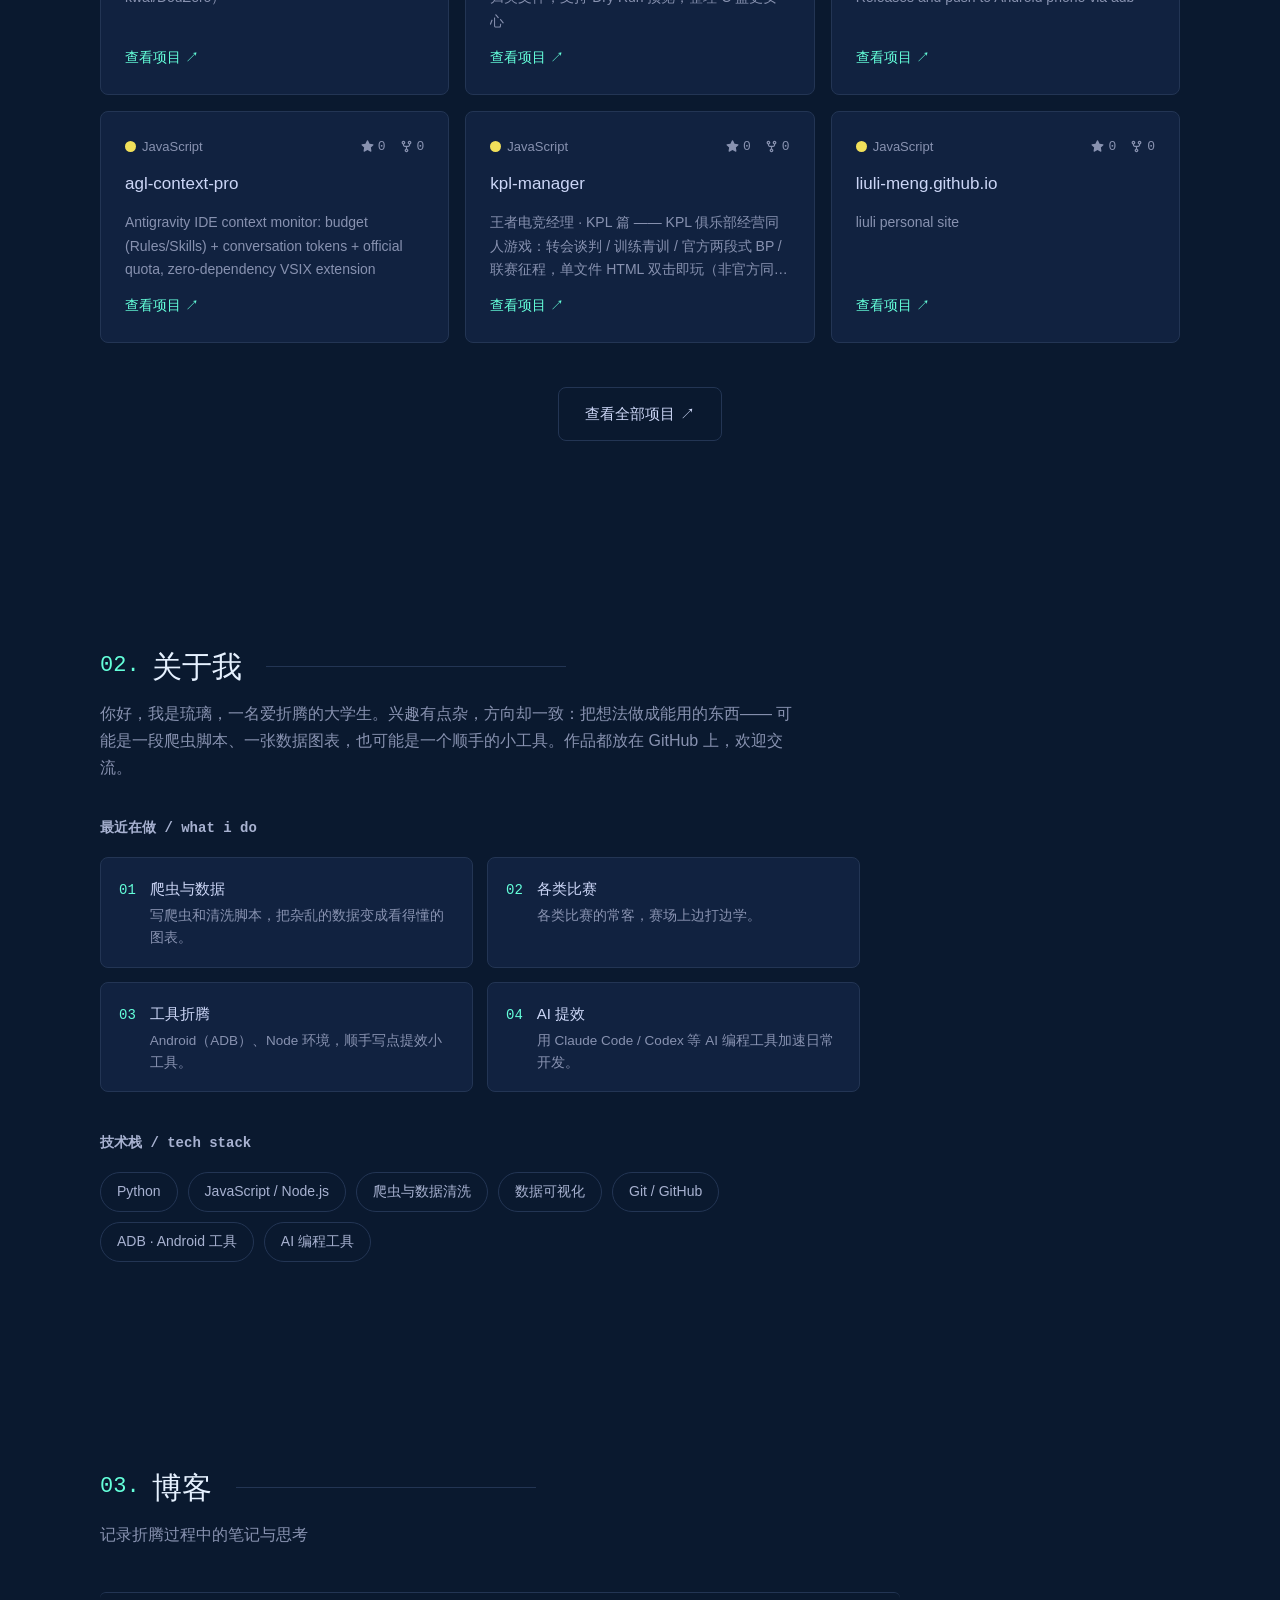
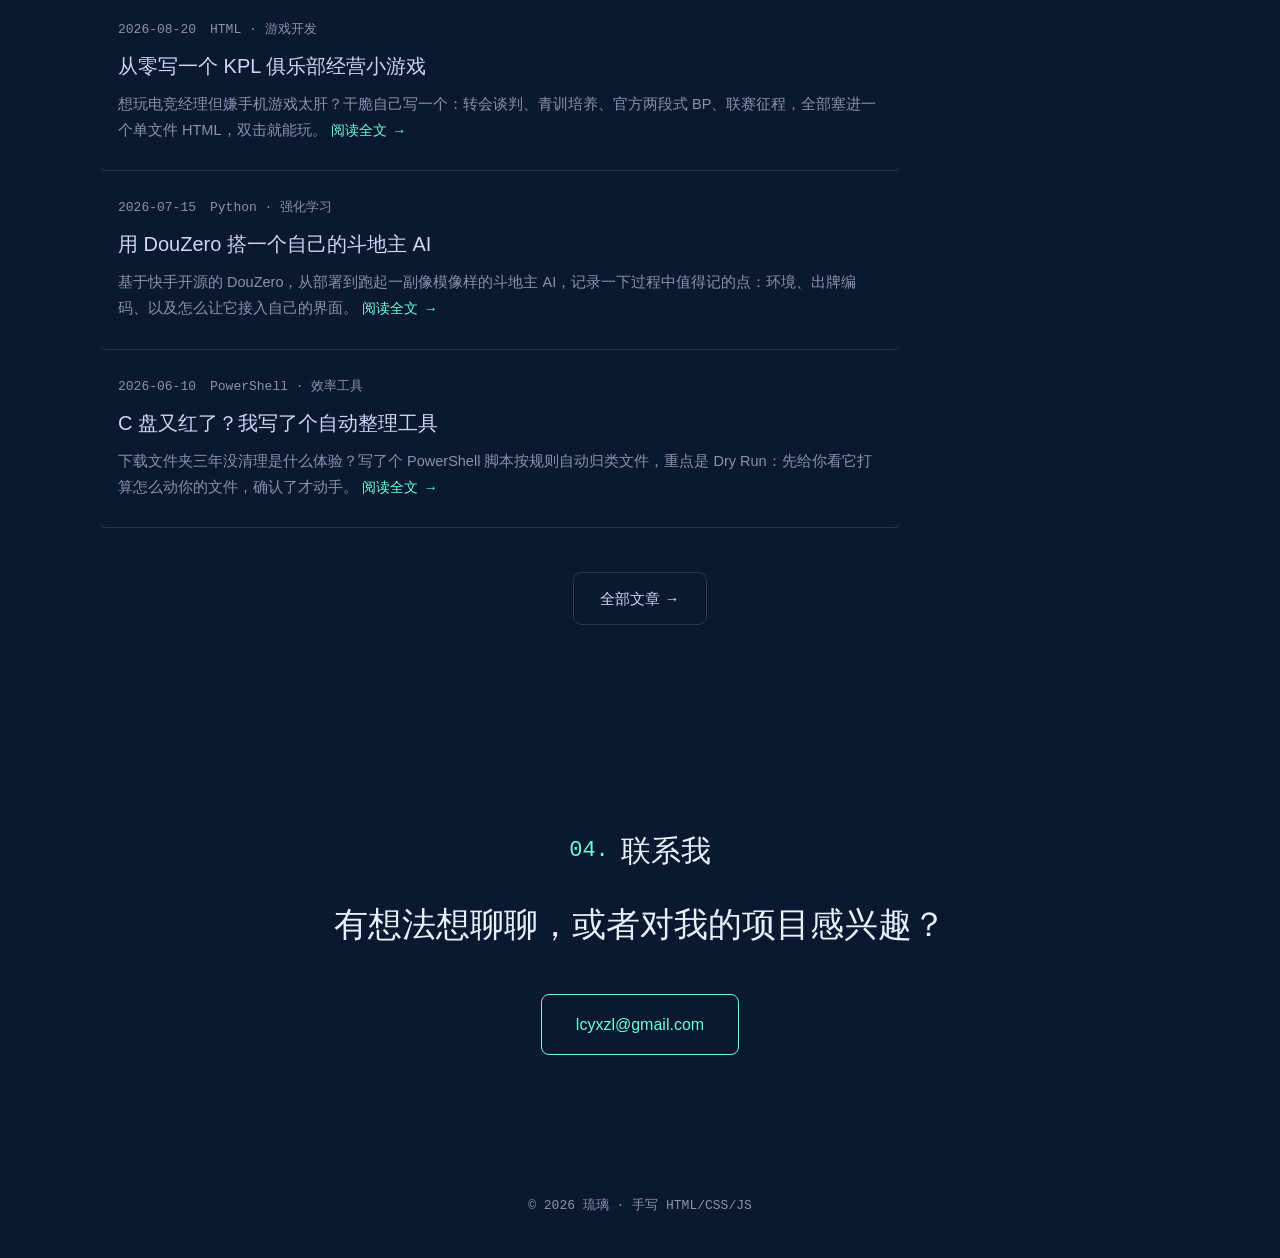
==== commit 44d90865: "刷新 GitHub 数据兜底缓存：新增 agl-context-pro，统计与贡献数更新至 2026-10-01" ====
--- a/index.html
+++ b/index.html
@@ -81,7 +81,7 @@
   "<span class="c-key">开源</span>": "写点小工具自用"
 }
 <span class="c-prompt">$</span> git log --oneline -1
-<span class="c-key">fdaef72</span> 把想法做成能用的东西_</pre>
+<span class="c-key">a023c77</span> 把想法做成能用的东西_</pre>
     </div>
     <a class="hero-scroll" href="#stats" aria-label="向下滚动查看更多">
       <svg width="22" height="22" viewBox="0 0 24 24" fill="none" stroke="currentColor" stroke-width="2" stroke-linecap="round" stroke-linejoin="round" aria-hidden="true"><path d="M12 5v14"/><path d="m19 12-7 7-7-7"/></svg>
